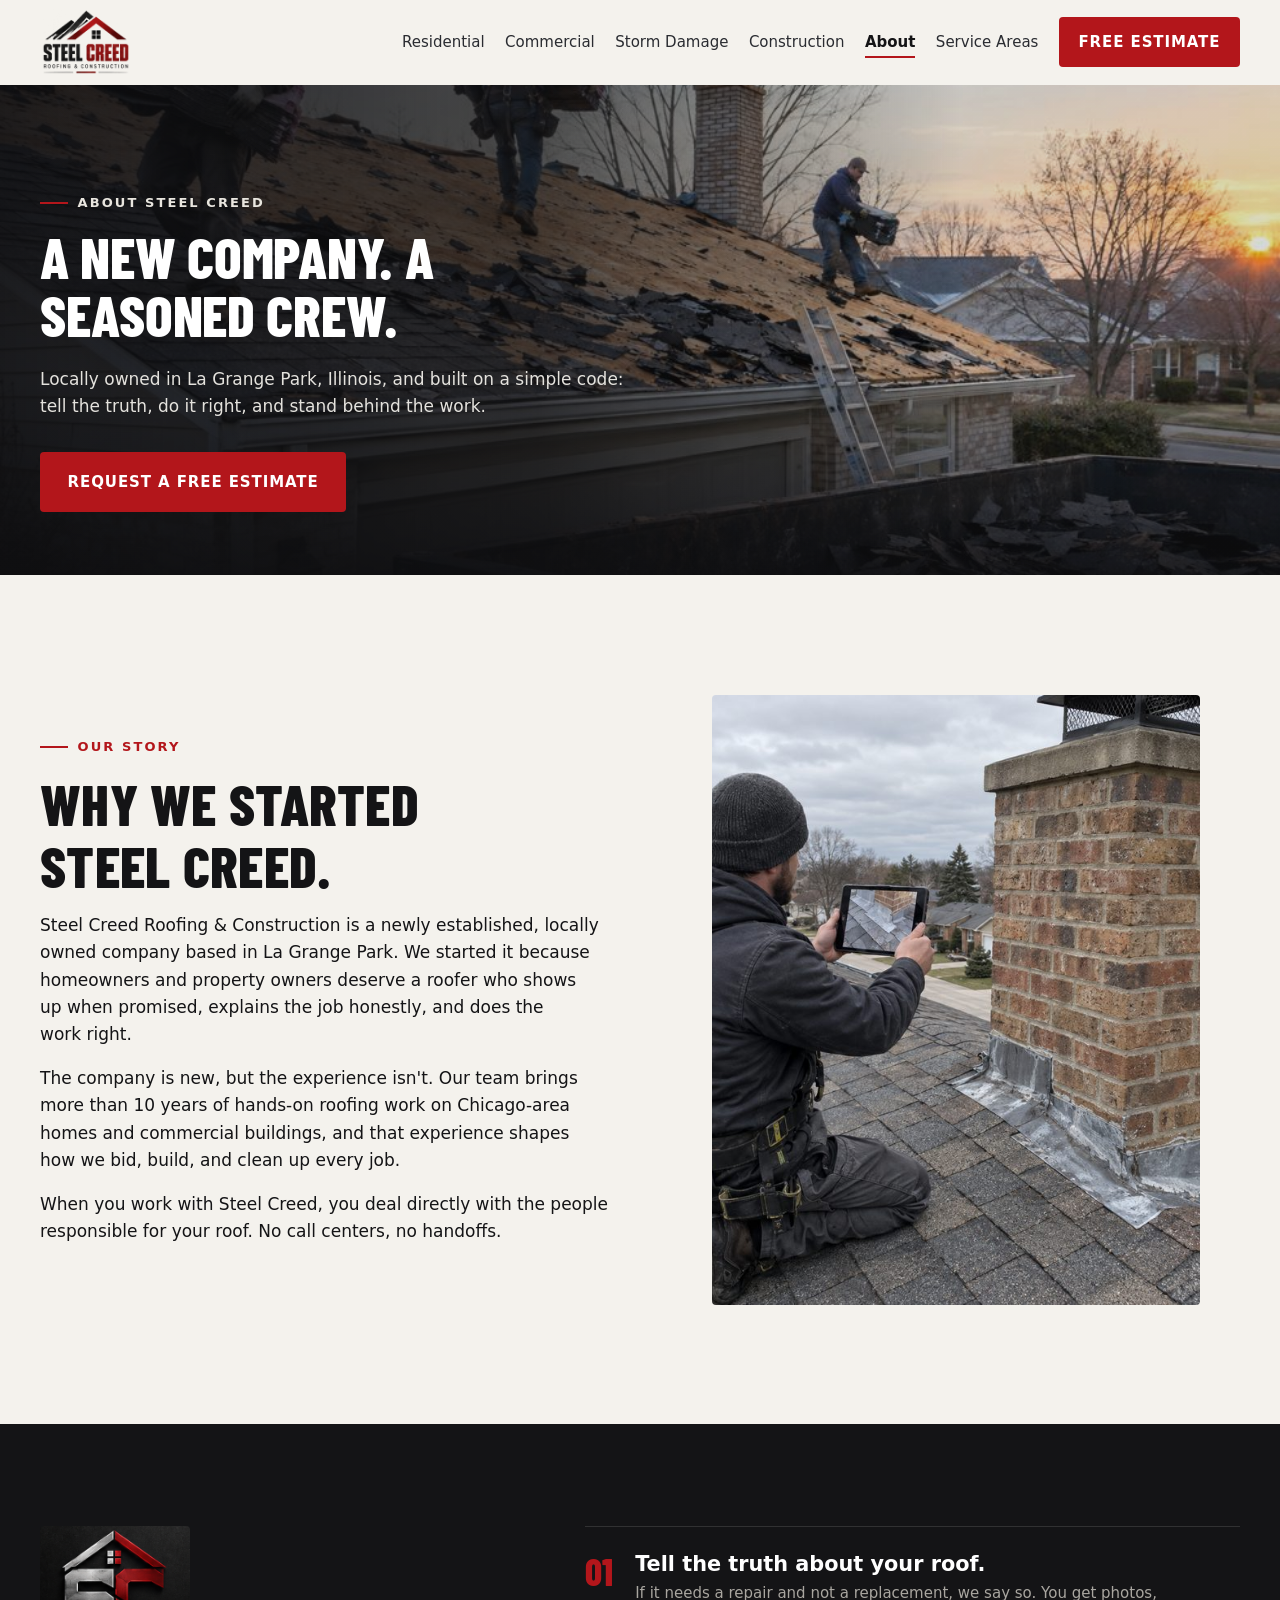
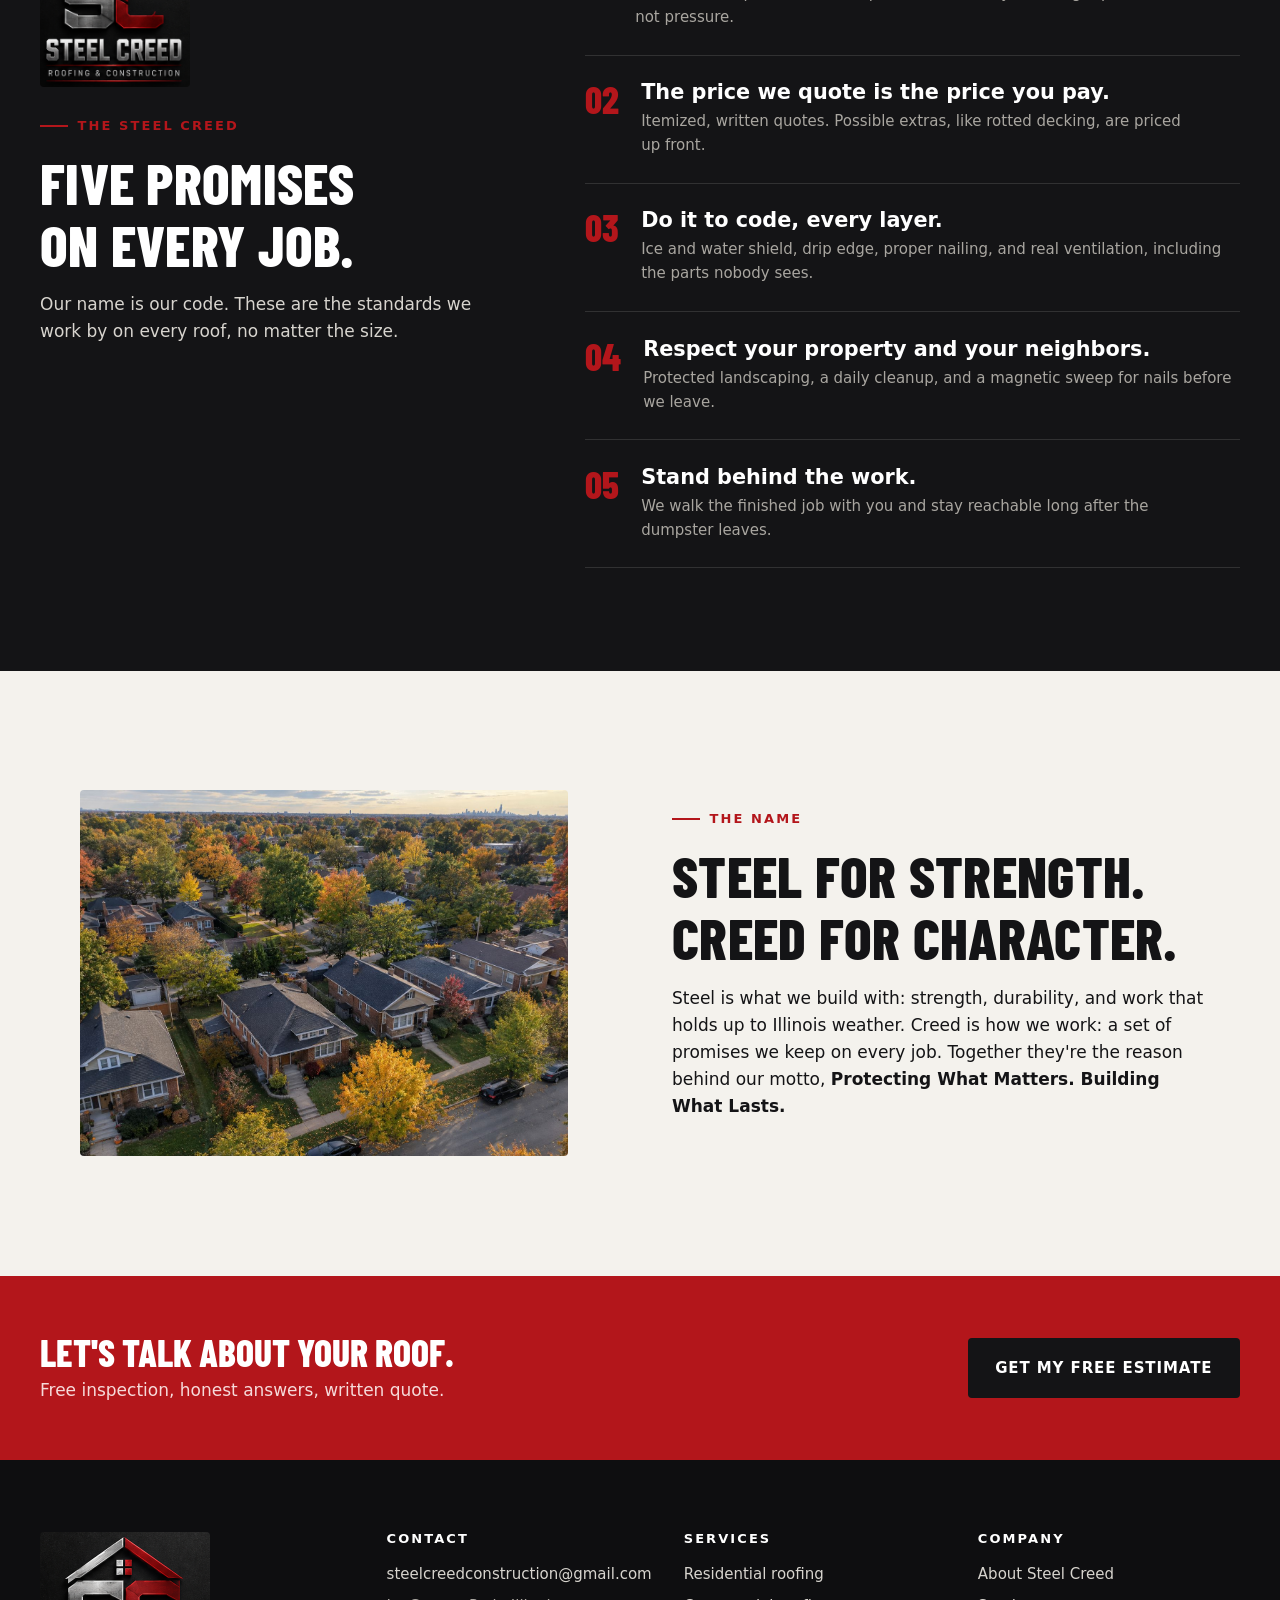
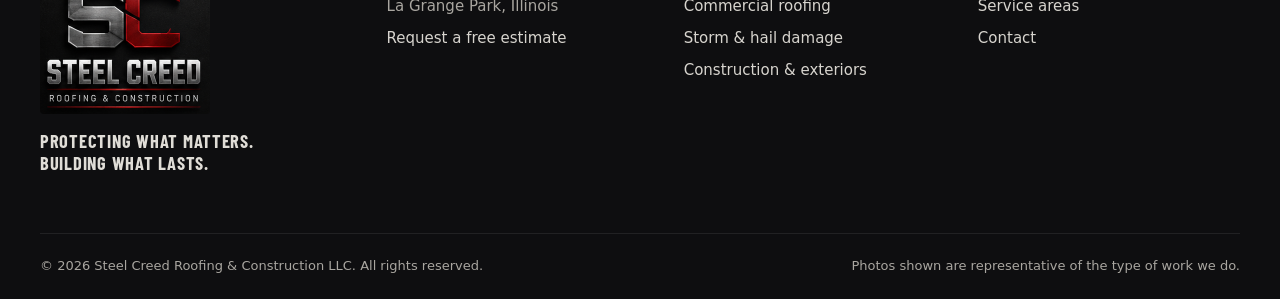
==== about.html @ a3588612 "Steel Creed multi-page site" ====
<!doctype html>
<html lang="en">
<head>
<meta charset="utf-8">
<meta name="viewport" content="width=device-width, initial-scale=1">
<title>About Steel Creed Roofing & Construction | La Grange Park, IL</title>
<meta name="description" content="Steel Creed Roofing & Construction is a newly established, locally owned Illinois roofing company in La Grange Park with a team bringing 10+ years of roofing experience.">
<meta property="og:title" content="About Steel Creed Roofing & Construction | La Grange Park, IL">
<meta property="og:description" content="Steel Creed Roofing & Construction is a newly established, locally owned Illinois roofing company in La Grange Park with a team bringing 10+ years of roofing experience.">
<meta property="og:image" content="assets/crew.jpg">
<meta name="theme-color" content="#141416">
<link rel="icon" href="assets/favicon.png">
<link rel="preconnect" href="https://fonts.googleapis.com">
<link rel="preconnect" href="https://fonts.gstatic.com" crossorigin>
<link href="https://fonts.googleapis.com/css2?family=Barlow+Condensed:wght@600;700;800&display=swap" rel="stylesheet">
<link href="https://api.fontshare.com/v2/css?f[]=satoshi@400,500,700&display=swap" rel="stylesheet">
<link rel="stylesheet" href="styles.css">
<script type="application/ld+json">
{"@context":"https://schema.org","@type":"RoofingContractor","name":"Steel Creed Roofing & Construction","slogan":"Protecting What Matters. Building What Lasts.","email":"steelcreedconstruction@gmail.com","address":{"@type":"PostalAddress","addressLocality":"La Grange Park","addressRegion":"IL","addressCountry":"US"},"areaServed":["La Grange Park", "La Grange", "Westchester", "Brookfield", "Riverside", "North Riverside", "Western Springs", "Hinsdale", "Countryside", "Burr Ridge", "Oak Park", "Berwyn", "Hillside", "Elmhurst", "Downers Grove", "Chicago"]}
</script>
</head>
<body class="no-js">
<a class="skip" href="#main">Skip to content</a>
<header class="header">
  <div class="container header__inner">
    <a href="index.html" class="brand" aria-label="Steel Creed Roofing & Construction home">
      <img src="assets/logo-wordmark.png" alt="Steel Creed Roofing & Construction" width="400" height="296">
    </a>
    <nav class="nav" aria-label="Main">
      <button class="nav__toggle" aria-expanded="false" aria-controls="nav-list" aria-label="Open menu"><span></span><span></span><span></span></button>
      <ul id="nav-list" class="nav__list">
        <li><a href="residential.html">Residential</a></li>
        <li><a href="commercial.html">Commercial</a></li>
        <li><a href="storm-damage.html">Storm Damage</a></li>
        <li><a href="construction.html">Construction</a></li>
        <li><a href="about.html" aria-current="page">About</a></li>
        <li><a href="service-areas.html">Service Areas</a></li>
        <li><a href="contact.html" class="btn btn--red btn--sm">Free Estimate</a></li>
      </ul>
    </nav>
  </div>
</header>
<main id="main">
  <section class="hero hero--page">
    <img class="hero__bg" src="assets/crew.jpg" alt="Roofing crew working on a residential roof" style="object-position:center">
    <div class="hero__shade" aria-hidden="true"></div>
    <div class="container hero__content">
      <p class="eyebrow eyebrow--light">About Steel Creed</p>
      <h1 class="hero__title">A new company. A seasoned crew.</h1>
      <p class="hero__lede">Locally owned in La Grange Park, Illinois, and built on a simple code: tell the truth, do it right, and stand behind the work.</p>
      <div class="hero__actions"><a href="contact.html" class="btn btn--red">Request a Free Estimate</a></div>
    </div>
  </section>

  <section class="section" aria-labelledby="story">
    <div class="container split">
      <div>
        <p class="eyebrow">Our story</p>
        <h2 id="story" class="h2">Why we started Steel Creed.</h2>
        <p>Steel Creed Roofing & Construction is a newly established, locally owned company based in La Grange Park. We started it because homeowners and property owners deserve a roofer who shows up when promised, explains the job honestly, and does the work right.</p>
        <p>The company is new, but the experience isn't. Our team brings more than 10 years of hands-on roofing work on Chicago-area homes and commercial buildings, and that experience shapes how we bid, build, and clean up every job.</p>
        <p>When you work with Steel Creed, you deal directly with the people responsible for your roof. No call centers, no handoffs.</p>
      </div>
      <figure class="figure figure--tall reveal"><img src="assets/inspection.jpg" alt="Roofer inspecting chimney flashing" loading="lazy" width="1000" height="750"></figure>
    </div>
  </section>
  <section class="section section--dark" aria-labelledby="creed-title">
    <div class="container creed">
      <div class="creed__intro">
        <img src="assets/logo-badge.png" alt="" class="creed__badge" width="340" height="364" loading="lazy">
        <p class="eyebrow">The Steel Creed</p>
        <h2 id="creed-title" class="h2">Five promises on every job.</h2>
        <p>Our name is our code. These are the standards we work by on every roof, no matter the size.</p>
      </div>
      <ol class="creed__list">
        <li class="reveal"><span class="creed__num">01</span><div><h3>Tell the truth about your roof.</h3><p>If it needs a repair and not a replacement, we say so. You get photos, not pressure.</p></div></li>
        <li class="reveal"><span class="creed__num">02</span><div><h3>The price we quote is the price you pay.</h3><p>Itemized, written quotes. Possible extras, like rotted decking, are priced up front.</p></div></li>
        <li class="reveal"><span class="creed__num">03</span><div><h3>Do it to code, every layer.</h3><p>Ice and water shield, drip edge, proper nailing, and real ventilation, including the parts nobody sees.</p></div></li>
        <li class="reveal"><span class="creed__num">04</span><div><h3>Respect your property and your neighbors.</h3><p>Protected landscaping, a daily cleanup, and a magnetic sweep for nails before we leave.</p></div></li>
        <li class="reveal"><span class="creed__num">05</span><div><h3>Stand behind the work.</h3><p>We walk the finished job with you and stay reachable long after the dumpster leaves.</p></div></li>
      </ol>
    </div>
  </section>

  <section class="section" aria-labelledby="name">
    <div class="container split">
      <figure class="figure reveal"><img src="assets/neighborhood.jpg" alt="Aerial view of a tree-lined western suburbs neighborhood" loading="lazy" width="1920" height="1080"></figure>
      <div>
        <p class="eyebrow">The name</p>
        <h2 id="name" class="h2">Steel for strength. Creed for character.</h2>
        <p>Steel is what we build with: strength, durability, and work that holds up to Illinois weather. Creed is how we work: a set of promises we keep on every job. Together they're the reason behind our motto, <strong>Protecting What Matters. Building What Lasts.</strong></p>
      </div>
    </div>
  </section>
  <section class="ctaband">
    <div class="container ctaband__inner">
      <div><h2>Let's talk about your roof.</h2><p>Free inspection, honest answers, written quote.</p></div>
      <a href="contact.html" class="btn btn--dark">Get My Free Estimate</a>
    </div>
  </section>
</main>
<footer class="footer">
  <div class="container footer__inner">
    <div class="footer__brand">
      <img src="assets/logo-badge.png" alt="Steel Creed Roofing & Construction" width="340" height="364" loading="lazy">
      <p>Protecting what matters.<br>Building what lasts.</p>
    </div>
    <div>
      <h3>Contact</h3>
      <ul>
        <li><a href="mailto:steelcreedconstruction@gmail.com">steelcreedconstruction@gmail.com</a></li>
        <li>La Grange Park, Illinois</li>
        <li><a href="contact.html">Request a free estimate</a></li>
      </ul>
    </div>
    <div>
      <h3>Services</h3>
      <ul>
        <li><a href="residential.html">Residential roofing</a></li>
        <li><a href="commercial.html">Commercial roofing</a></li>
        <li><a href="storm-damage.html">Storm & hail damage</a></li>
        <li><a href="construction.html">Construction & exteriors</a></li>
      </ul>
    </div>
    <div>
      <h3>Company</h3>
      <ul>
        <li><a href="about.html">About Steel Creed</a></li>
        <li><a href="service-areas.html">Service areas</a></li>
        <li><a href="contact.html">Contact</a></li>
      </ul>
    </div>
  </div>
  <div class="container footer__legal">
    <p>&copy; 2026 Steel Creed Roofing & Construction LLC. All rights reserved.</p>
    <p>Photos shown are representative of the type of work we do.</p>
  </div>
</footer>
<div class="mobilebar" aria-label="Quick contact">
  <a href="mailto:steelcreedconstruction@gmail.com" class="mobilebar__email">Email Us</a>
  <a href="contact.html" class="mobilebar__cta">Free Estimate</a>
</div>
<script src="app.js" defer></script>
</body>
</html>
---- styles.css ----
:root{
  --ink:#141416; --char:#1c1d20; --steel:#2a2c31; --steel-2:#3a3d44; --mid:#6b6f78;
  --line:#d9d6cf; --paper:#f4f2ed; --white:#ffffff; --metal:#a9adb5;
  --red:#b3161b; --red-d:#8f1014;
  --font-display:'Barlow Condensed','Arial Narrow',sans-serif;
  --font-body:'Satoshi','Inter',system-ui,sans-serif;
  --text-xs:clamp(.75rem,.72rem + .15vw,.8125rem);
  --text-sm:clamp(.875rem,.85rem + .15vw,.9375rem);
  --text-base:clamp(1rem,.97rem + .15vw,1.0625rem);
  --text-lg:clamp(1.125rem,1.05rem + .35vw,1.3rem);
  --text-xl:clamp(1.6rem,1.3rem + 1.3vw,2.4rem);
  --text-2xl:clamp(2.2rem,1.6rem + 2.6vw,3.6rem);
  --text-hero:clamp(2.9rem,1.8rem + 5vw,6rem);
  --pad:clamp(3.5rem,8vw,7rem);
  --radius:4px;
  --ease:cubic-bezier(.16,1,.3,1);
}
*,*::before,*::after{box-sizing:border-box}
html{scroll-behavior:smooth;-webkit-text-size-adjust:100%}
@media (prefers-reduced-motion:reduce){html{scroll-behavior:auto}*{transition:none!important;animation:none!important}}
body{margin:0;font-family:var(--font-body);font-size:var(--text-base);line-height:1.6;color:var(--ink);background:var(--paper);-webkit-font-smoothing:antialiased}
img{max-width:100%;display:block;height:auto}
a{color:inherit}
h1,h2,h3{margin:0;line-height:1.08;text-wrap:balance}
p{margin:0 0 1em;text-wrap:pretty}
ul,ol{margin:0;padding:0;list-style:none}
.container{width:min(1200px,100% - 2.5rem);margin-inline:auto}
.skip{position:absolute;left:-999px;top:0;background:var(--red);color:#fff;padding:.6rem 1rem;z-index:100}
.skip:focus{left:1rem}
:focus-visible{outline:3px solid var(--red);outline-offset:3px}

/* Type */
.eyebrow{font-family:var(--font-body);font-size:var(--text-xs);font-weight:700;letter-spacing:.16em;text-transform:uppercase;color:var(--red);margin-bottom:.9rem;display:flex;align-items:center;gap:.6rem}
.eyebrow::before{content:"";width:28px;height:2px;background:currentColor}
.eyebrow--light{color:#e9e6df}
.eyebrow--light::before{background:var(--red)}
.h2{font-family:var(--font-display);font-weight:800;font-size:var(--text-2xl);text-transform:uppercase;letter-spacing:.005em;margin-bottom:1rem}
.h2--light{color:#fff}
h3{font-size:var(--text-lg);font-weight:700}

/* Buttons */
.btn{display:inline-flex;align-items:center;justify-content:center;gap:.5rem;font-family:var(--font-body);font-weight:700;font-size:var(--text-sm);letter-spacing:.06em;text-transform:uppercase;text-decoration:none;padding:1rem 1.6rem;border-radius:var(--radius);border:2px solid transparent;cursor:pointer;transition:background .25s var(--ease),color .25s var(--ease),border-color .25s var(--ease),transform .25s var(--ease)}
.btn:hover{transform:translateY(-1px)}
.btn--red{background:var(--red);color:#fff}
.btn--red:hover{background:var(--red-d)}
.btn--ghost{border-color:rgba(255,255,255,.7);color:#fff}
.btn--ghost:hover{background:#fff;color:var(--ink)}
.btn--dark{background:var(--ink);color:#fff}
.btn--dark:hover{background:var(--steel)}
.btn--outline{border-color:var(--ink);color:var(--ink)}
.btn--outline:hover{background:var(--ink);color:#fff}
.btn--sm{padding:.7rem 1.1rem}
.btn--block{width:100%}

/* Header */
.header{position:sticky;top:0;z-index:50;background:rgba(244,242,237,.94);backdrop-filter:blur(10px);border-bottom:1px solid transparent;transition:box-shadow .3s var(--ease),border-color .3s}
.header.is-scrolled{border-color:var(--line);box-shadow:0 6px 24px rgba(0,0,0,.06)}
.header__inner{display:flex;align-items:center;justify-content:space-between;height:84px;gap:1rem}
.brand img{height:68px;width:auto}
.nav__list{display:flex;align-items:center;gap:clamp(.8rem,1.6vw,1.6rem)}
.nav__list a:not(.btn){font-size:var(--text-sm);font-weight:500;text-decoration:none;color:var(--steel);position:relative;padding:.4rem 0}
.nav__list a:not(.btn)::after{content:"";position:absolute;left:0;right:0;bottom:0;height:2px;background:var(--red);transform:scaleX(0);transform-origin:left;transition:transform .3s var(--ease)}
.nav__list a:not(.btn):hover::after,.nav__list a[aria-current="page"]::after{transform:scaleX(1)}
.nav__list a[aria-current="page"]{color:var(--ink);font-weight:700}
.nav__toggle{display:none;background:none;border:0;width:44px;height:44px;cursor:pointer;padding:10px}
.nav__toggle span{display:block;height:2px;background:var(--ink);margin:6px 0;transition:transform .3s var(--ease),opacity .2s}
@media (max-width:1060px){
  .nav__toggle{display:block}
  .nav__list{position:fixed;inset:84px 0 auto 0;flex-direction:column;align-items:stretch;gap:0;background:var(--paper);border-bottom:1px solid var(--line);padding:.5rem 1.25rem 1.25rem;transform:translateY(-8px);opacity:0;visibility:hidden;transition:opacity .25s,transform .25s var(--ease),visibility .25s;max-height:calc(100vh - 84px);overflow:auto}
  .nav.is-open .nav__list{opacity:1;visibility:visible;transform:none}
  .nav__list li{border-bottom:1px solid var(--line)}
  .nav__list li:last-child{border:0;padding-top:1rem}
  .nav__list a:not(.btn){display:block;padding:1rem 0;font-size:var(--text-base)}
  .nav__list a:not(.btn)::after{display:none}
  .nav__list .btn{width:100%}
  .nav.is-open .nav__toggle span:nth-child(1){transform:translateY(8px) rotate(45deg)}
  .nav.is-open .nav__toggle span:nth-child(2){opacity:0}
  .nav.is-open .nav__toggle span:nth-child(3){transform:translateY(-8px) rotate(-45deg)}
}
@media (max-width:520px){.header__inner{height:72px}.brand img{height:56px}.nav__list{inset:72px 0 auto 0}}

/* Hero */
.hero{position:relative;color:#fff;min-height:min(88vh,860px);display:flex;flex-direction:column;justify-content:flex-end;overflow:hidden;background:var(--ink)}
.hero__bg{position:absolute;inset:0;width:100%;height:100%;object-fit:cover;object-position:62% 40%}
.hero__shade{position:absolute;inset:0;background:linear-gradient(90deg,rgba(14,14,16,.92) 0%,rgba(14,14,16,.72) 42%,rgba(14,14,16,.15) 75%),linear-gradient(0deg,rgba(14,14,16,.85) 0%,transparent 40%)}
.hero__content{position:relative;padding-block:clamp(6rem,14vh,9rem) clamp(2.5rem,6vh,4rem)}
.hero__title{font-family:var(--font-display);font-weight:800;font-size:var(--text-hero);text-transform:uppercase;line-height:.92;letter-spacing:-.005em;max-width:12ch;margin-bottom:1.4rem}
.hero__title span{color:var(--metal);display:block}
.hero__title em{font-style:normal;color:#fff}
.hero__lede{font-size:var(--text-lg);max-width:46ch;color:#e4e2dd;margin-bottom:2rem}
.hero__actions{display:flex;flex-wrap:wrap;gap:.8rem}
.hero--page{min-height:auto}
.hero--page .hero__content{padding-block:clamp(5rem,12vh,8rem) clamp(3rem,7vh,4.5rem)}
.hero--page .hero__title{font-size:var(--text-2xl);max-width:18ch;line-height:1}
.hero--page .hero__lede{font-size:var(--text-base);max-width:56ch}
.trustbar{position:relative;background:rgba(20,20,22,.88);border-top:1px solid rgba(255,255,255,.1);backdrop-filter:blur(6px)}
.trustbar__inner{display:grid;grid-template-columns:repeat(4,1fr);gap:1rem;padding-block:1.3rem}
.trust{display:flex;align-items:center;gap:.75rem;font-size:var(--text-sm);color:#cfccc6;line-height:1.35}
.trust strong{color:#fff;display:block}
.trust svg{flex:none;width:30px;height:30px;fill:none;stroke:var(--red);stroke-width:1.8;stroke-linecap:round;stroke-linejoin:round}
@media (max-width:900px){.trustbar__inner{grid-template-columns:repeat(2,1fr)}}
@media (max-width:480px){.trustbar__inner{grid-template-columns:1fr;gap:.8rem}}

/* Sections */
.section{padding-block:var(--pad)}
.section--dark{background:var(--ink);color:#d7d4ce}
.section--dark .h2{color:#fff}
.section--steel{background:#e9e6df}
.section--white{background:#fff}
.section__head{max-width:720px;margin-bottom:clamp(2rem,4vw,3.5rem)}
.section__lede{color:var(--mid);font-size:var(--text-base);max-width:60ch}
.section--dark .section__lede{color:#a9a6a0}
.split{display:grid;grid-template-columns:1fr 1fr;gap:clamp(2rem,5vw,5rem);align-items:center}
.split--top{align-items:start}
@media (max-width:860px){.split{grid-template-columns:1fr}}

/* Service cards */
.services{display:grid;grid-template-columns:repeat(6,1fr);gap:1.25rem}
.card{grid-column:span 2;background:#fff;border:1px solid var(--line);border-radius:var(--radius);overflow:hidden;display:flex;flex-direction:column;text-decoration:none;color:inherit;transition:transform .35s var(--ease),box-shadow .35s var(--ease)}
.card--feature{grid-column:span 3}
a.card:hover{transform:translateY(-4px);box-shadow:0 18px 40px rgba(0,0,0,.1)}
.card img{aspect-ratio:4/3;object-fit:cover;width:100%}
.card--feature img{aspect-ratio:16/9}
.card__body{padding:1.4rem 1.5rem 1.6rem;display:flex;flex-direction:column;flex:1}
.card__body h3{font-family:var(--font-display);font-size:var(--text-xl);text-transform:uppercase;font-weight:700;margin-bottom:.5rem}
.card__body p{color:var(--mid);font-size:var(--text-sm);margin-bottom:1rem}
.card__more{margin-top:auto;font-size:var(--text-xs);font-weight:700;letter-spacing:.12em;text-transform:uppercase;color:var(--red)}
@media (max-width:960px){.card,.card--feature{grid-column:span 3}}
@media (max-width:600px){.services{grid-template-columns:1fr}.card,.card--feature{grid-column:auto}}

/* Creed */
.creed{display:grid;grid-template-columns:5fr 7fr;gap:clamp(2rem,6vw,6rem);align-items:start}
.creed__intro{position:sticky;top:120px}
.creed__badge{width:150px;margin-bottom:1.8rem;border-radius:var(--radius)}
.creed__list li{display:grid;grid-template-columns:auto 1fr;gap:1.4rem;padding-block:1.6rem;border-top:1px solid rgba(255,255,255,.12)}
.creed__list li:last-child{border-bottom:1px solid rgba(255,255,255,.12)}
.creed__num{font-family:var(--font-display);font-weight:800;font-size:var(--text-xl);color:var(--red);line-height:1}
.creed__list h3{color:#fff;margin-bottom:.35rem}
.creed__list p{margin:0;color:#a9a6a0;font-size:var(--text-sm)}
@media (max-width:860px){.creed{grid-template-columns:1fr}.creed__intro{position:static}}

/* Banner (storm/full-bleed) */
.banner{position:relative;color:#fff;overflow:hidden;background:var(--ink)}
.banner__bg{position:absolute;inset:0;width:100%;height:100%;object-fit:cover}
.banner__shade{position:absolute;inset:0;background:linear-gradient(90deg,rgba(14,14,16,.95),rgba(14,14,16,.78) 55%,rgba(14,14,16,.6))}
.banner__inner{position:relative;padding-block:var(--pad);display:grid;grid-template-columns:1fr 1fr;gap:clamp(2rem,5vw,5rem);align-items:center}
.banner__copy p{color:#d7d4ce;max-width:48ch;margin-bottom:1.8rem}
.steps{counter-reset:s;display:grid;gap:1px;background:rgba(255,255,255,.12);border:1px solid rgba(255,255,255,.12);border-radius:var(--radius);overflow:hidden}
.steps li{counter-increment:s;background:rgba(20,20,22,.82);padding:1.2rem 1.4rem 1.2rem 4rem;position:relative}
.steps li::before{content:counter(s,decimal-leading-zero);position:absolute;left:1.3rem;top:1.15rem;font-family:var(--font-display);font-weight:800;font-size:1.4rem;color:var(--red)}
.steps strong{display:block;color:#fff;margin-bottom:.2rem}
.steps span{color:#bdbab4;font-size:var(--text-sm)}
@media (max-width:860px){.banner__inner{grid-template-columns:1fr}}

/* Process */
.process{display:grid;grid-template-columns:repeat(4,1fr);gap:1.25rem;counter-reset:p}
.process li{background:#fff;border:1px solid var(--line);border-top:4px solid var(--ink);border-radius:var(--radius);padding:1.6rem}
.process li:hover{border-top-color:var(--red)}
.process__n{font-family:var(--font-display);font-weight:800;font-size:3rem;line-height:1;color:var(--red);display:block;margin-bottom:.8rem}
.process h3{margin-bottom:.4rem}
.process p{color:var(--mid);font-size:var(--text-sm);margin:0}
@media (max-width:960px){.process{grid-template-columns:repeat(2,1fr)}}
@media (max-width:520px){.process{grid-template-columns:1fr}}

/* Media figure */
.figure img{border-radius:var(--radius);aspect-ratio:4/3;object-fit:cover;width:100%}
.figure--tall img{aspect-ratio:4/5}

/* Lists */
.checklist li{position:relative;padding-left:1.9rem;margin-bottom:.7rem}
.checklist li::before{content:"";position:absolute;left:0;top:.45em;width:14px;height:8px;border-left:3px solid var(--red);border-bottom:3px solid var(--red);transform:rotate(-45deg)}
.section--dark .checklist li{color:#e0ddd7}

.featlist{display:grid;grid-template-columns:repeat(2,1fr);gap:1.25rem}
.featlist li{background:#fff;border:1px solid var(--line);border-left:4px solid var(--red);border-radius:var(--radius);padding:1.4rem 1.5rem}
.featlist h3{margin-bottom:.35rem}
.featlist p{margin:0;color:var(--mid);font-size:var(--text-sm)}
.section--steel .featlist li{background:#f7f5f1}
@media (max-width:700px){.featlist{grid-template-columns:1fr}}

/* Towns */
.towns{display:flex;flex-wrap:wrap;gap:.6rem}
.towns li{background:#fff;border:1px solid var(--line);border-radius:999px;padding:.55rem 1.1rem;font-size:var(--text-sm);font-weight:500}
.towns li:first-child{background:var(--ink);color:#fff;border-color:var(--ink)}

/* FAQ */
.faq__list{max-width:860px}
details{border-top:1px solid #cfcbc2}
details:last-child{border-bottom:1px solid #cfcbc2}
summary{list-style:none;cursor:pointer;padding:1.3rem 3rem 1.3rem 0;font-weight:700;font-size:var(--text-lg);position:relative}
summary::-webkit-details-marker{display:none}
summary::after{content:"";position:absolute;right:.4rem;top:50%;width:12px;height:12px;border-right:2.5px solid var(--red);border-bottom:2.5px solid var(--red);transform:translateY(-70%) rotate(45deg);transition:transform .3s var(--ease)}
details[open] summary::after{transform:translateY(-30%) rotate(-135deg)}
details p{color:#4a4d54;padding-bottom:1.3rem;max-width:70ch;margin:0}

/* CTA band */
.ctaband{background:var(--red);color:#fff}
.ctaband__inner{display:flex;align-items:center;justify-content:space-between;gap:2rem;padding-block:clamp(2.5rem,5vw,3.5rem);flex-wrap:wrap}
.ctaband h2{font-family:var(--font-display);font-weight:800;text-transform:uppercase;font-size:var(--text-xl)}
.ctaband p{margin:.3rem 0 0;color:#f6dada}
.ctaband .btn--dark:hover{background:#000}

/* Estimate */
.estimate{display:grid;grid-template-columns:5fr 7fr;gap:clamp(2rem,5vw,5rem);align-items:start}
.estimate__points{margin:1.5rem 0}
.estimate__email{font-size:var(--text-sm);color:#a9a6a0}
.estimate__email a{color:#fff}
.form{background:#fff;color:var(--ink);border-radius:var(--radius);padding:clamp(1.4rem,3vw,2.4rem);display:grid;gap:1.1rem;box-shadow:0 30px 60px rgba(0,0,0,.25)}
.form__row{display:grid;grid-template-columns:1fr 1fr;gap:1.1rem}
.form label{display:grid;gap:.4rem;font-size:var(--text-sm);font-weight:700}
.form input,.form select,.form textarea{font:inherit;font-weight:400;font-size:var(--text-base);padding:.8rem .9rem;border:1.5px solid #cfcbc2;border-radius:var(--radius);background:#fbfaf8;color:var(--ink);width:100%}
.form input:focus,.form select:focus,.form textarea:focus{outline:none;border-color:var(--ink);background:#fff}
.form [aria-invalid="true"]{border-color:var(--red)}
.form__error{color:var(--red);font-size:var(--text-sm);margin:0;font-weight:500}
.form__success{background:#f1f6f0;border-left:4px solid #2f7a3a;padding:1rem 1.2rem;border-radius:var(--radius)}
.form__success h3{margin-bottom:.3rem}
.form__success p{margin:0;font-size:var(--text-sm)}
.form__note{font-size:var(--text-xs);color:var(--mid);margin:0}
@media (max-width:860px){.estimate{grid-template-columns:1fr}}
@media (max-width:560px){.form__row{grid-template-columns:1fr}}

/* Footer */
.footer{background:#0e0e10;color:#a9a6a0;padding-top:clamp(3rem,6vw,4.5rem);font-size:var(--text-sm)}
.footer__inner{display:grid;grid-template-columns:1.2fr 1fr 1fr 1fr;gap:2rem;padding-bottom:2.5rem}
.footer__brand img{width:170px;border-radius:var(--radius)}
.footer__brand p{margin-top:1rem;font-family:var(--font-display);font-weight:700;text-transform:uppercase;letter-spacing:.04em;color:#e0ddd7;font-size:1.15rem;line-height:1.2}
.footer h3{color:#fff;font-size:var(--text-xs);letter-spacing:.16em;text-transform:uppercase;margin-bottom:1rem}
.footer li{margin-bottom:.5rem}
.footer a{text-decoration:none;color:#d7d4ce}
.footer a:hover{color:#fff;text-decoration:underline}
.footer__legal{border-top:1px solid rgba(255,255,255,.08);padding-block:1.4rem;display:flex;justify-content:space-between;gap:1rem;flex-wrap:wrap;font-size:var(--text-xs)}
.footer__legal p{margin:0}
@media (max-width:860px){.footer__inner{grid-template-columns:1fr 1fr}}
@media (max-width:520px){.footer__inner{grid-template-columns:1fr}}

/* Mobile sticky bar */
.mobilebar{display:none}
@media (max-width:760px){
  body{padding-bottom:64px}
  .mobilebar{display:grid;grid-template-columns:1fr 1.4fr;position:fixed;left:0;right:0;bottom:0;z-index:60;height:64px;box-shadow:0 -6px 20px rgba(0,0,0,.18)}
  .mobilebar a{display:flex;align-items:center;justify-content:center;font-weight:700;font-size:var(--text-sm);letter-spacing:.06em;text-transform:uppercase;text-decoration:none}
  .mobilebar__email{background:var(--ink);color:#fff}
  .mobilebar__cta{background:var(--red);color:#fff}
}

/* Reveal */
.reveal{opacity:0;transform:translateY(18px);transition:opacity .7s var(--ease),transform .7s var(--ease)}
.reveal.is-in{opacity:1;transform:none}
.no-js .reveal{opacity:1;transform:none}

.featlist--3{grid-template-columns:repeat(3,1fr)}
@media (max-width:960px){.featlist--3{grid-template-columns:repeat(2,1fr)}}
@media (max-width:560px){.featlist--3{grid-template-columns:1fr}}
.section--first{padding-top:clamp(3rem,7vw,5.5rem)}
.section--dark .checklist li{color:#e0ddd7}
.estimate .h2{color:#fff}
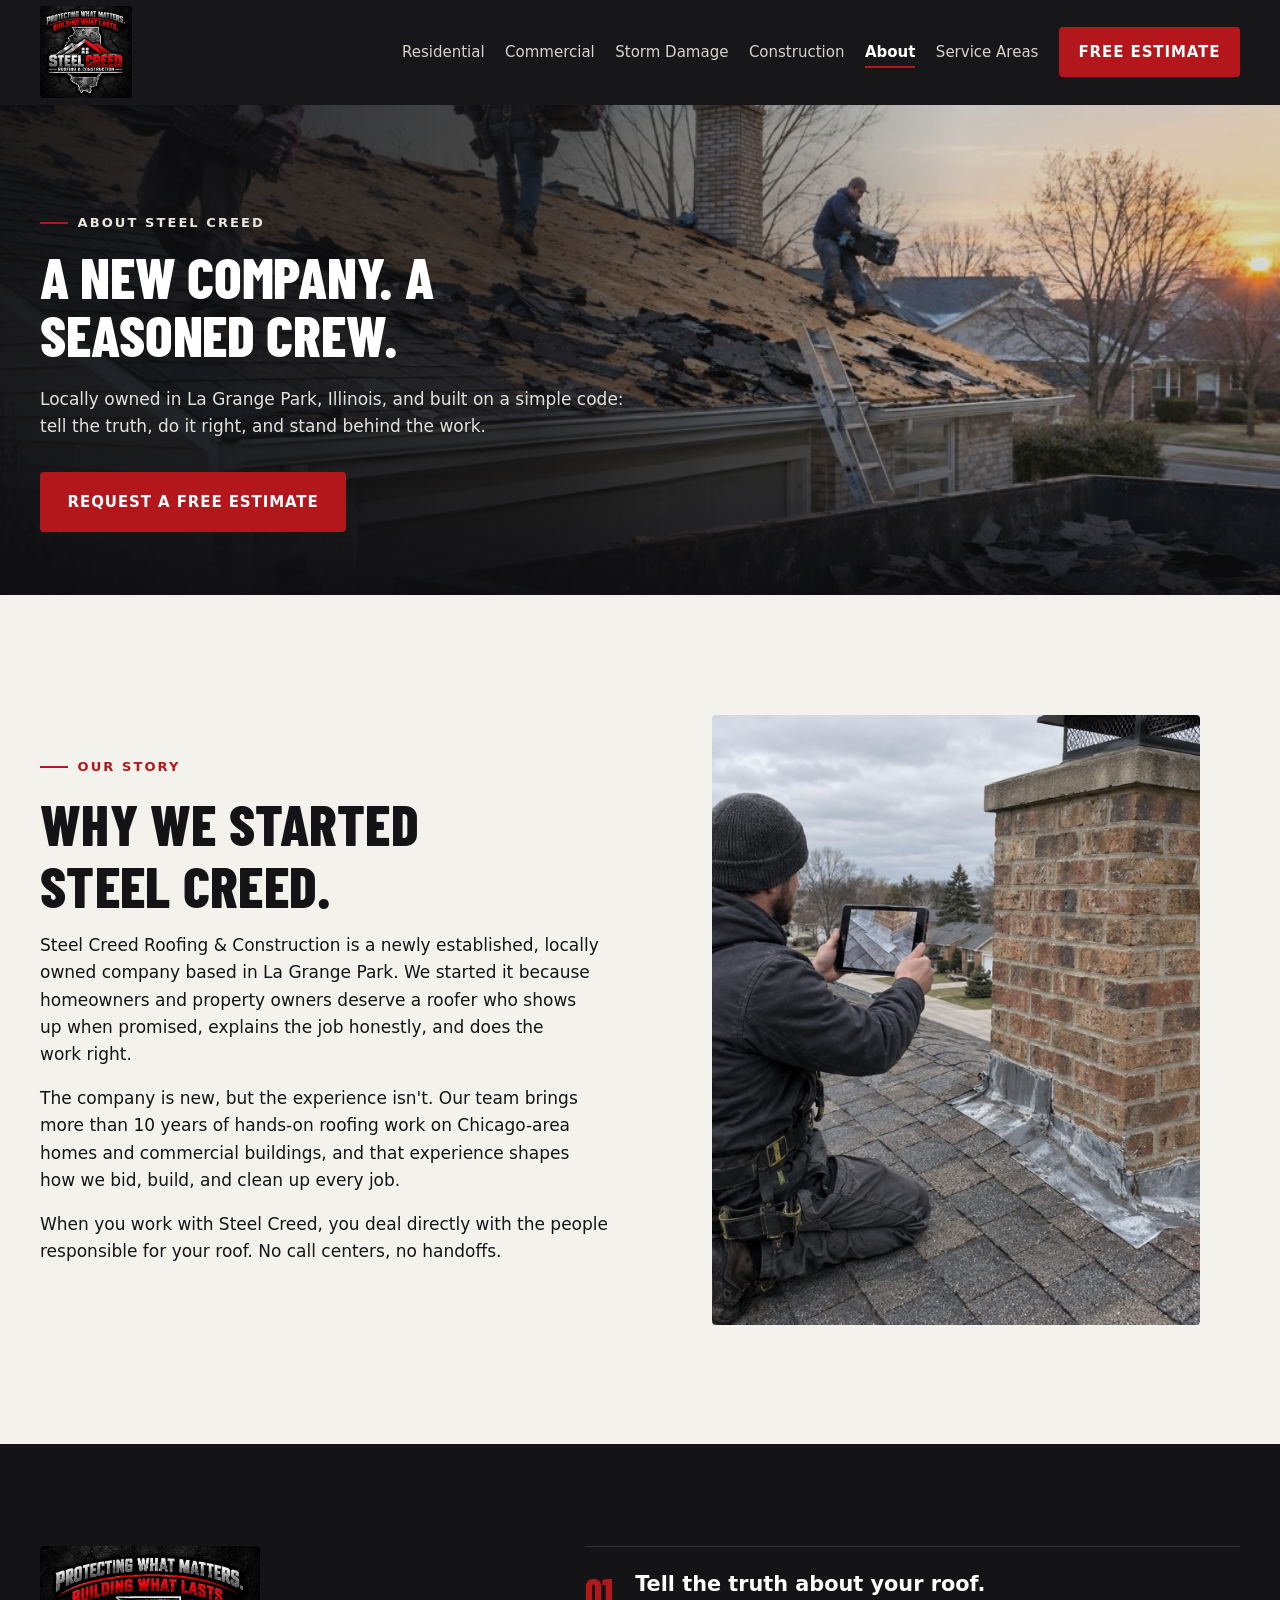
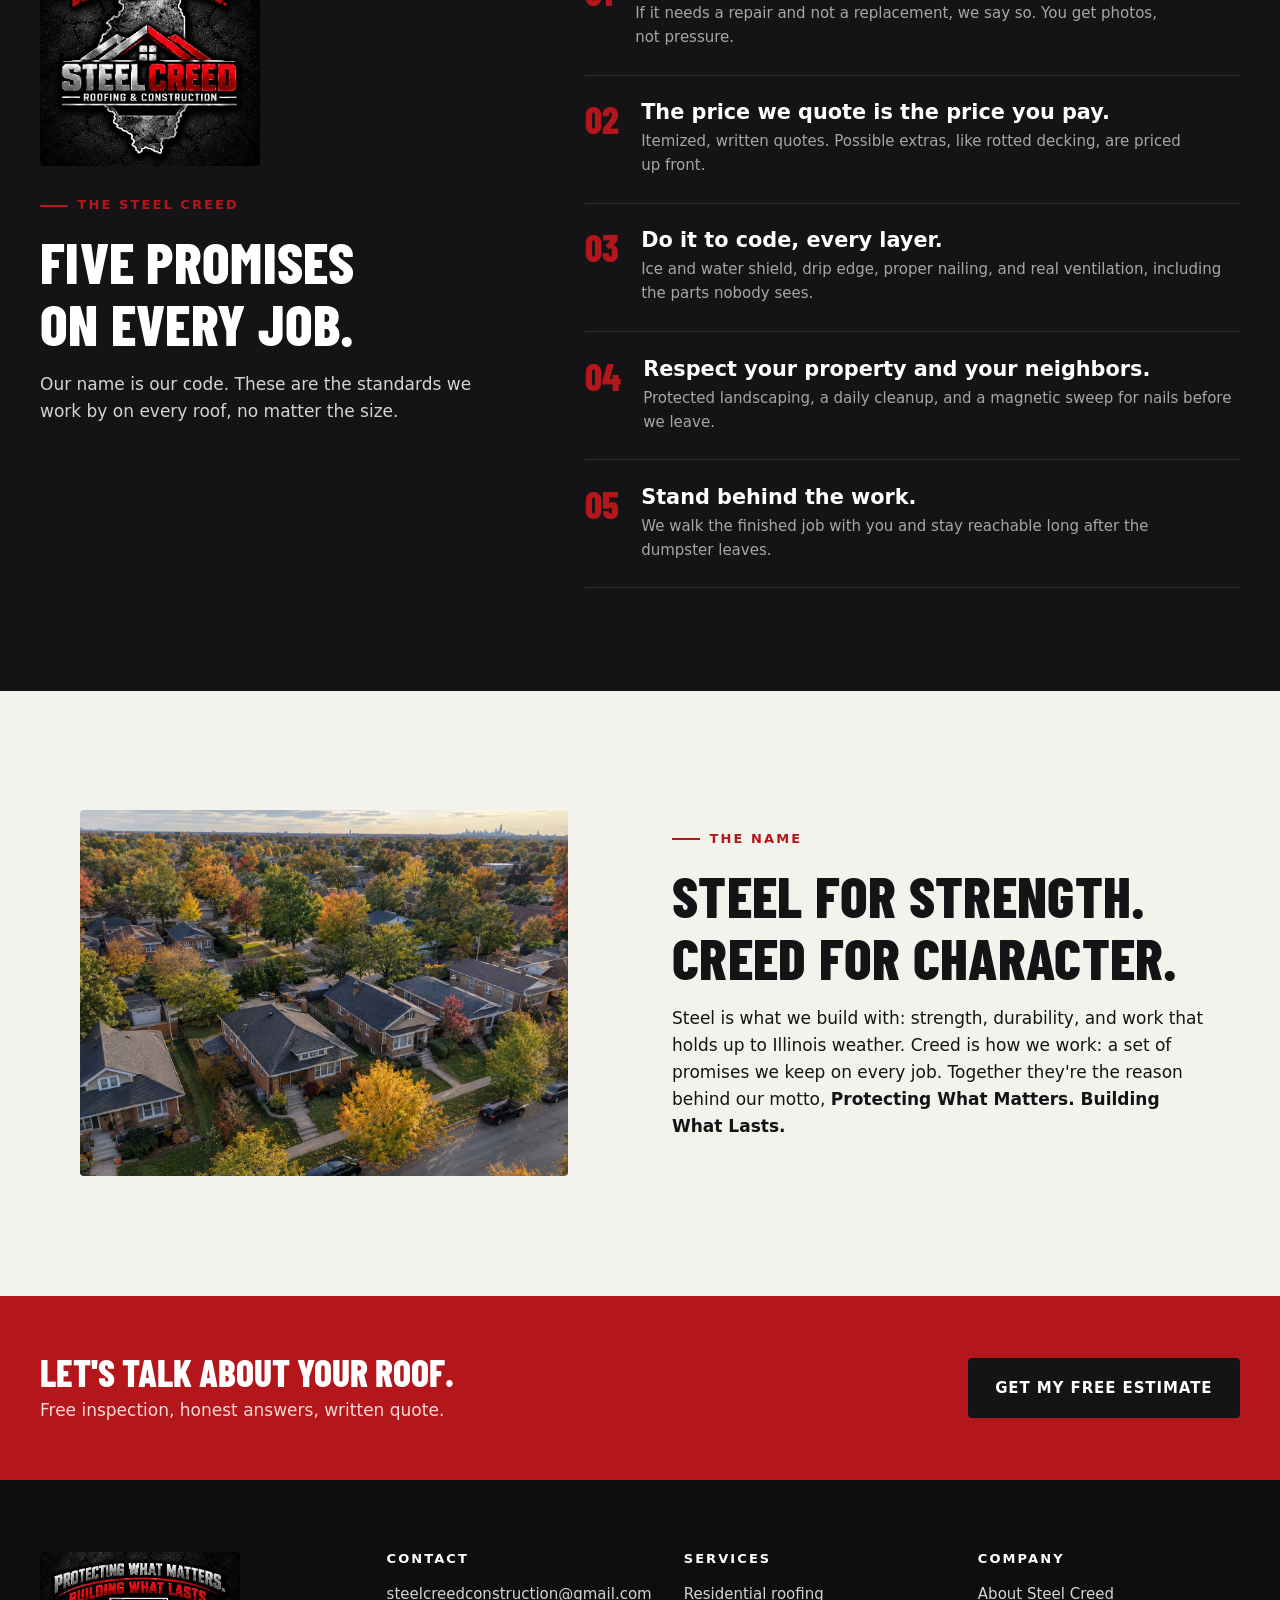
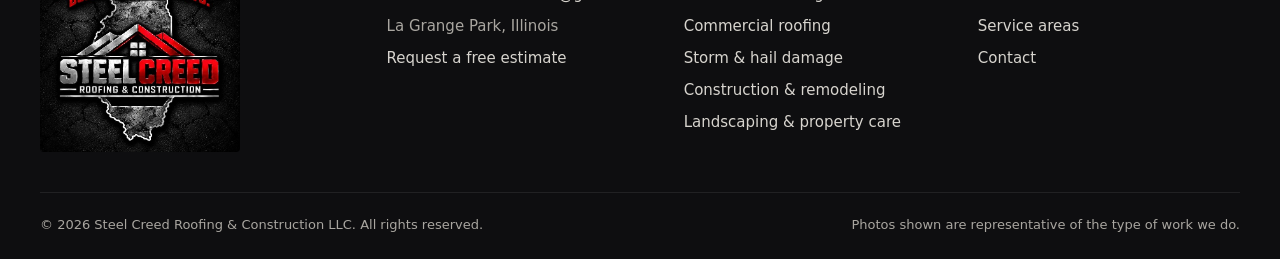
==== commit 5f0ac6ae: "Final logo + full service list" ====
--- a/about.html
+++ b/about.html
@@ -24,7 +24,7 @@
 <header class="header">
   <div class="container header__inner">
     <a href="index.html" class="brand" aria-label="Steel Creed Roofing & Construction home">
-      <img src="assets/logo-wordmark.png" alt="Steel Creed Roofing & Construction" width="400" height="296">
+      <img src="assets/steel-creed-logo-final.jpg" alt="Steel Creed Roofing & Construction logo" width="627" height="627">
     </a>
     <nav class="nav" aria-label="Main">
       <button class="nav__toggle" aria-expanded="false" aria-controls="nav-list" aria-label="Open menu"><span></span><span></span><span></span></button>
@@ -67,7 +67,7 @@
   <section class="section section--dark" aria-labelledby="creed-title">
     <div class="container creed">
       <div class="creed__intro">
-        <img src="assets/logo-badge.png" alt="" class="creed__badge" width="340" height="364" loading="lazy">
+        <img src="assets/steel-creed-logo-final.jpg" alt="" class="creed__badge" width="627" height="627" loading="lazy">
         <p class="eyebrow">The Steel Creed</p>
         <h2 id="creed-title" class="h2">Five promises on every job.</h2>
         <p>Our name is our code. These are the standards we work by on every roof, no matter the size.</p>
@@ -102,8 +102,7 @@
 <footer class="footer">
   <div class="container footer__inner">
     <div class="footer__brand">
-      <img src="assets/logo-badge.png" alt="Steel Creed Roofing & Construction" width="340" height="364" loading="lazy">
-      <p>Protecting what matters.<br>Building what lasts.</p>
+      <img src="assets/steel-creed-logo-final.jpg" alt="Steel Creed Roofing & Construction logo: Protecting What Matters. Building What Lasts." width="627" height="627" loading="lazy">
     </div>
     <div>
       <h3>Contact</h3>
@@ -119,7 +118,8 @@
         <li><a href="residential.html">Residential roofing</a></li>
         <li><a href="commercial.html">Commercial roofing</a></li>
         <li><a href="storm-damage.html">Storm & hail damage</a></li>
-        <li><a href="construction.html">Construction & exteriors</a></li>
+        <li><a href="construction.html">Construction & remodeling</a></li>
+        <li><a href="construction.html#property">Landscaping & property care</a></li>
       </ul>
     </div>
     <div>
--- a/styles.css
+++ b/styles.css
@@ -53,22 +53,22 @@
 .btn--block{width:100%}
 
 /* Header */
-.header{position:sticky;top:0;z-index:50;background:rgba(244,242,237,.94);backdrop-filter:blur(10px);border-bottom:1px solid transparent;transition:box-shadow .3s var(--ease),border-color .3s}
-.header.is-scrolled{border-color:var(--line);box-shadow:0 6px 24px rgba(0,0,0,.06)}
-.header__inner{display:flex;align-items:center;justify-content:space-between;height:84px;gap:1rem}
-.brand img{height:68px;width:auto}
+.header{position:sticky;top:0;z-index:50;background:rgba(14,14,16,.96);backdrop-filter:blur(10px);border-bottom:1px solid transparent;transition:box-shadow .3s var(--ease),border-color .3s}
+.header.is-scrolled{border-color:rgba(255,255,255,.08);box-shadow:0 6px 24px rgba(0,0,0,.35)}
+.header__inner{display:flex;align-items:center;justify-content:space-between;height:104px;gap:1rem}
+.brand img{height:92px;width:auto;border-radius:3px}
 .nav__list{display:flex;align-items:center;gap:clamp(.8rem,1.6vw,1.6rem)}
-.nav__list a:not(.btn){font-size:var(--text-sm);font-weight:500;text-decoration:none;color:var(--steel);position:relative;padding:.4rem 0}
+.nav__list a:not(.btn){font-size:var(--text-sm);font-weight:500;text-decoration:none;color:#d7d4ce;position:relative;padding:.4rem 0}
 .nav__list a:not(.btn)::after{content:"";position:absolute;left:0;right:0;bottom:0;height:2px;background:var(--red);transform:scaleX(0);transform-origin:left;transition:transform .3s var(--ease)}
 .nav__list a:not(.btn):hover::after,.nav__list a[aria-current="page"]::after{transform:scaleX(1)}
-.nav__list a[aria-current="page"]{color:var(--ink);font-weight:700}
+.nav__list a[aria-current="page"],.nav__list a:not(.btn):hover{color:#fff}.nav__list a[aria-current="page"]{font-weight:700}
 .nav__toggle{display:none;background:none;border:0;width:44px;height:44px;cursor:pointer;padding:10px}
-.nav__toggle span{display:block;height:2px;background:var(--ink);margin:6px 0;transition:transform .3s var(--ease),opacity .2s}
+.nav__toggle span{display:block;height:2px;background:#fff;margin:6px 0;transition:transform .3s var(--ease),opacity .2s}
 @media (max-width:1060px){
   .nav__toggle{display:block}
-  .nav__list{position:fixed;inset:84px 0 auto 0;flex-direction:column;align-items:stretch;gap:0;background:var(--paper);border-bottom:1px solid var(--line);padding:.5rem 1.25rem 1.25rem;transform:translateY(-8px);opacity:0;visibility:hidden;transition:opacity .25s,transform .25s var(--ease),visibility .25s;max-height:calc(100vh - 84px);overflow:auto}
+  .nav__list{position:fixed;inset:104px 0 auto 0;flex-direction:column;align-items:stretch;gap:0;background:#0e0e10;border-bottom:1px solid rgba(255,255,255,.1);padding:.5rem 1.25rem 1.25rem;transform:translateY(-8px);opacity:0;visibility:hidden;transition:opacity .25s,transform .25s var(--ease),visibility .25s;max-height:calc(100vh - 104px);overflow:auto}
   .nav.is-open .nav__list{opacity:1;visibility:visible;transform:none}
-  .nav__list li{border-bottom:1px solid var(--line)}
+  .nav__list li{border-bottom:1px solid rgba(255,255,255,.1)}
   .nav__list li:last-child{border:0;padding-top:1rem}
   .nav__list a:not(.btn){display:block;padding:1rem 0;font-size:var(--text-base)}
   .nav__list a:not(.btn)::after{display:none}
@@ -77,14 +77,14 @@
   .nav.is-open .nav__toggle span:nth-child(2){opacity:0}
   .nav.is-open .nav__toggle span:nth-child(3){transform:translateY(-8px) rotate(-45deg)}
 }
-@media (max-width:520px){.header__inner{height:72px}.brand img{height:56px}.nav__list{inset:72px 0 auto 0}}
+@media (max-width:520px){.header__inner{height:84px}.brand img{height:74px}.nav__list{inset:84px 0 auto 0;max-height:calc(100vh - 84px)}}
 
 /* Hero */
 .hero{position:relative;color:#fff;min-height:min(88vh,860px);display:flex;flex-direction:column;justify-content:flex-end;overflow:hidden;background:var(--ink)}
 .hero__bg{position:absolute;inset:0;width:100%;height:100%;object-fit:cover;object-position:62% 40%}
 .hero__shade{position:absolute;inset:0;background:linear-gradient(90deg,rgba(14,14,16,.92) 0%,rgba(14,14,16,.72) 42%,rgba(14,14,16,.15) 75%),linear-gradient(0deg,rgba(14,14,16,.85) 0%,transparent 40%)}
 .hero__content{position:relative;padding-block:clamp(6rem,14vh,9rem) clamp(2.5rem,6vh,4rem)}
-.hero__title{font-family:var(--font-display);font-weight:800;font-size:var(--text-hero);text-transform:uppercase;line-height:.92;letter-spacing:-.005em;max-width:12ch;margin-bottom:1.4rem}
+.hero__title{font-family:var(--font-display);font-weight:800;font-size:var(--text-hero);text-transform:uppercase;line-height:.92;letter-spacing:-.005em;margin-bottom:1.4rem}
 .hero__title span{color:var(--metal);display:block}
 .hero__title em{font-style:normal;color:#fff}
 .hero__lede{font-size:var(--text-lg);max-width:46ch;color:#e4e2dd;margin-bottom:2rem}
@@ -131,7 +131,7 @@
 /* Creed */
 .creed{display:grid;grid-template-columns:5fr 7fr;gap:clamp(2rem,6vw,6rem);align-items:start}
 .creed__intro{position:sticky;top:120px}
-.creed__badge{width:150px;margin-bottom:1.8rem;border-radius:var(--radius)}
+.creed__badge{width:220px;margin-bottom:1.8rem;border-radius:var(--radius)}
 .creed__list li{display:grid;grid-template-columns:auto 1fr;gap:1.4rem;padding-block:1.6rem;border-top:1px solid rgba(255,255,255,.12)}
 .creed__list li:last-child{border-bottom:1px solid rgba(255,255,255,.12)}
 .creed__num{font-family:var(--font-display);font-weight:800;font-size:var(--text-xl);color:var(--red);line-height:1}
@@ -222,7 +222,7 @@
 /* Footer */
 .footer{background:#0e0e10;color:#a9a6a0;padding-top:clamp(3rem,6vw,4.5rem);font-size:var(--text-sm)}
 .footer__inner{display:grid;grid-template-columns:1.2fr 1fr 1fr 1fr;gap:2rem;padding-bottom:2.5rem}
-.footer__brand img{width:170px;border-radius:var(--radius)}
+.footer__brand img{width:200px;border-radius:var(--radius)}
 .footer__brand p{margin-top:1rem;font-family:var(--font-display);font-weight:700;text-transform:uppercase;letter-spacing:.04em;color:#e0ddd7;font-size:1.15rem;line-height:1.2}
 .footer h3{color:#fff;font-size:var(--text-xs);letter-spacing:.16em;text-transform:uppercase;margin-bottom:1rem}
 .footer li{margin-bottom:.5rem}
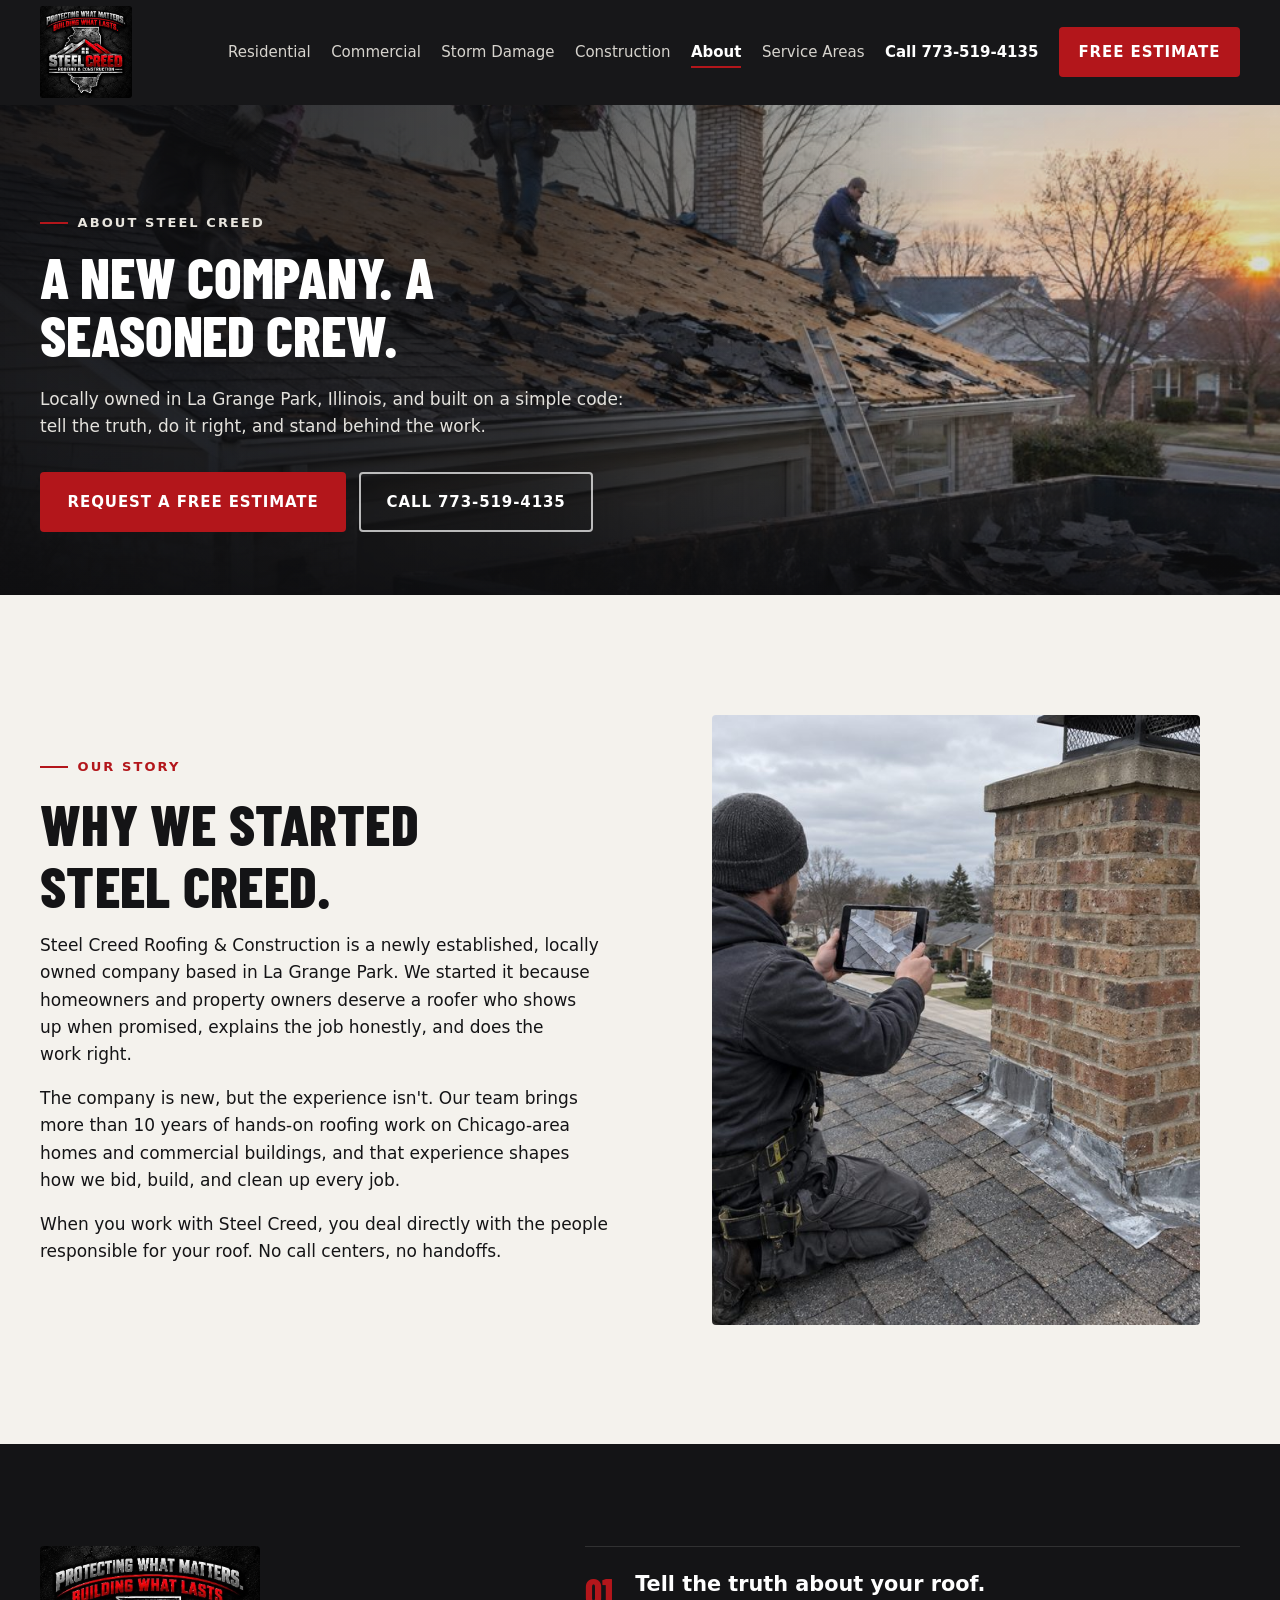
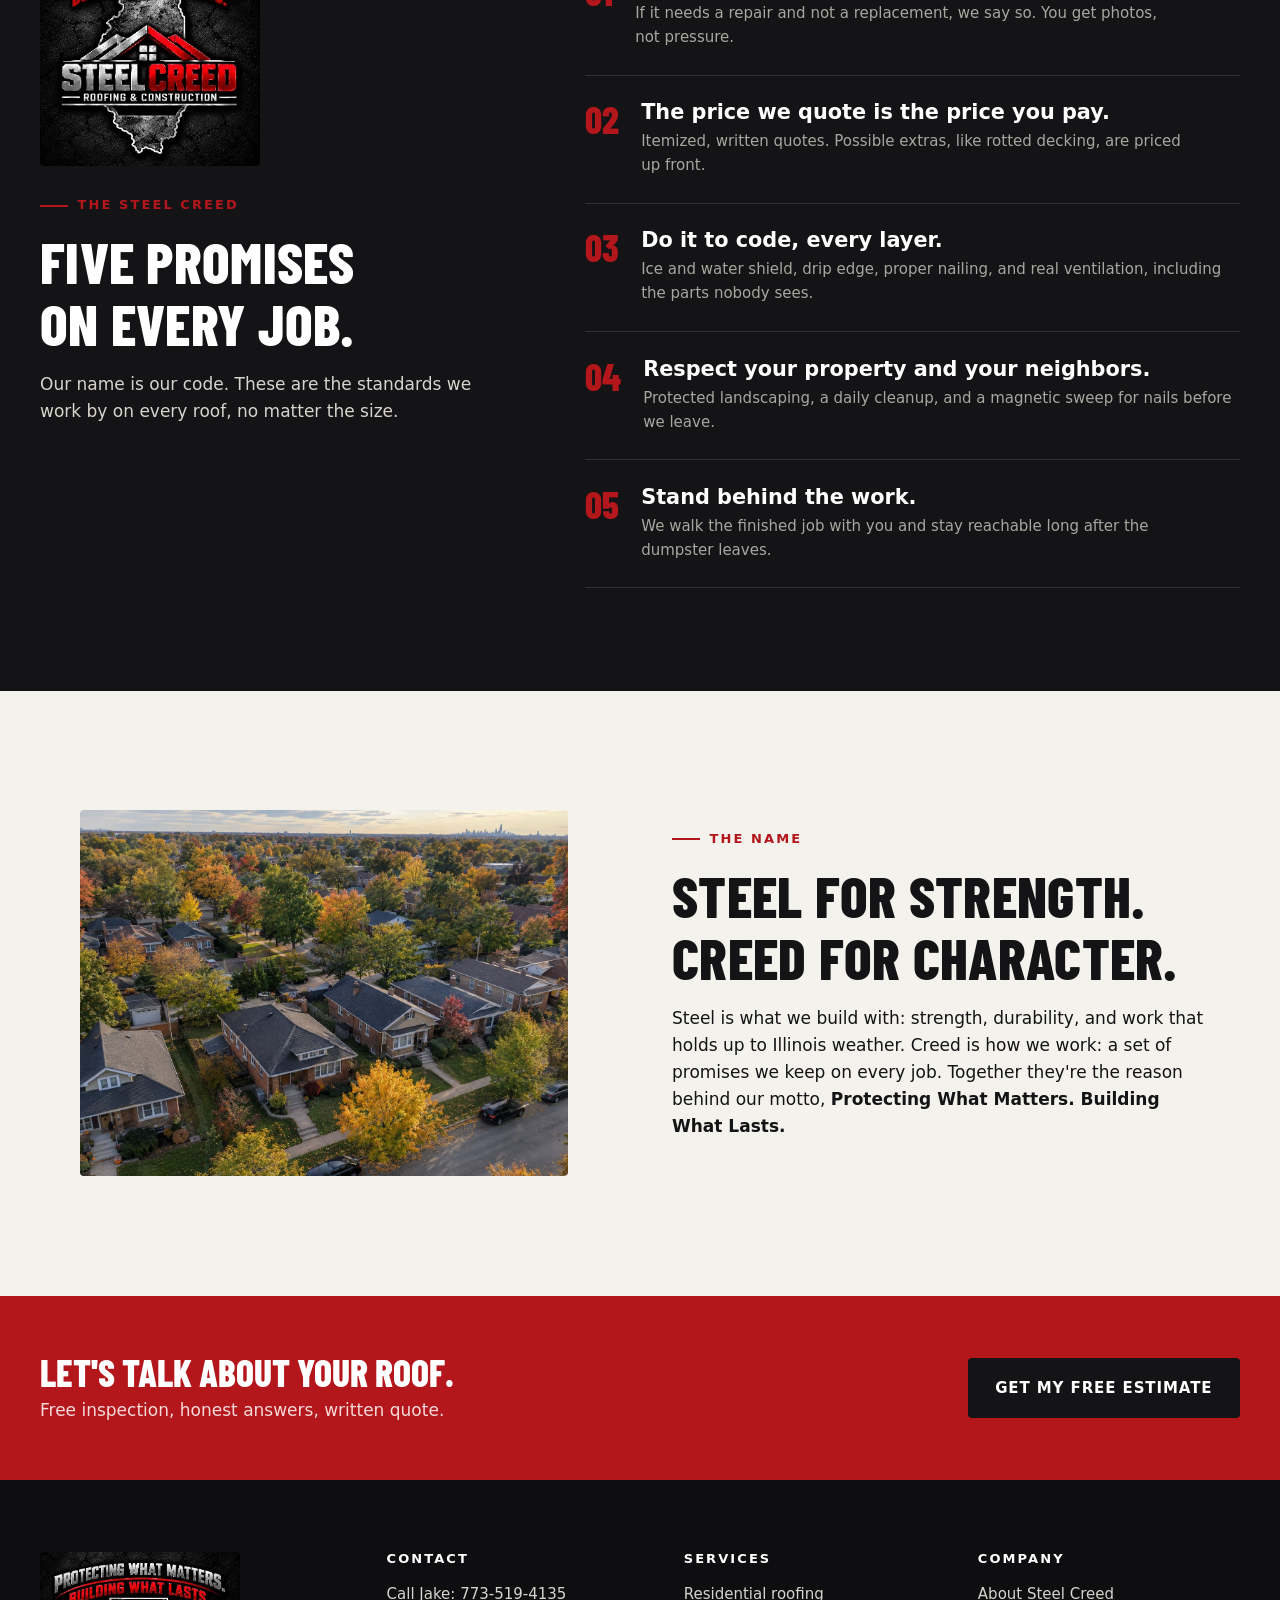
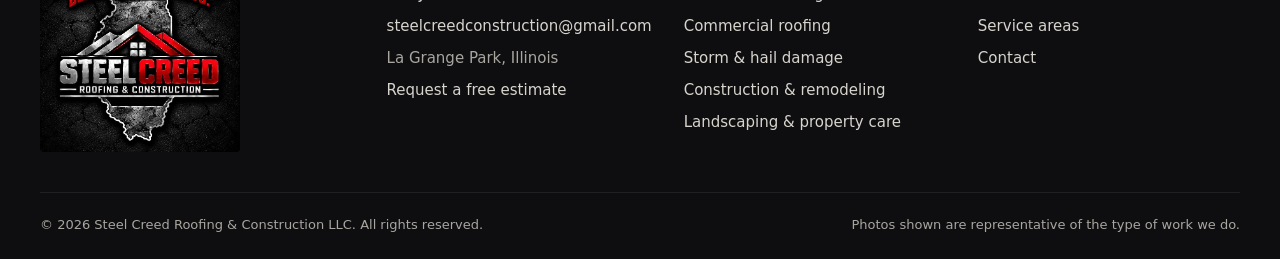
==== commit 6324d05d: "Add Jake's phone number (Call Now)" ====
--- a/about.html
+++ b/about.html
@@ -16,7 +16,7 @@
 <link href="https://api.fontshare.com/v2/css?f[]=satoshi@400,500,700&display=swap" rel="stylesheet">
 <link rel="stylesheet" href="styles.css">
 <script type="application/ld+json">
-{"@context":"https://schema.org","@type":"RoofingContractor","name":"Steel Creed Roofing & Construction","slogan":"Protecting What Matters. Building What Lasts.","email":"steelcreedconstruction@gmail.com","address":{"@type":"PostalAddress","addressLocality":"La Grange Park","addressRegion":"IL","addressCountry":"US"},"areaServed":["La Grange Park", "La Grange", "Westchester", "Brookfield", "Riverside", "North Riverside", "Western Springs", "Hinsdale", "Countryside", "Burr Ridge", "Oak Park", "Berwyn", "Hillside", "Elmhurst", "Downers Grove", "Chicago"]}
+{"@context":"https://schema.org","@type":"RoofingContractor","name":"Steel Creed Roofing & Construction","slogan":"Protecting What Matters. Building What Lasts.","email":"steelcreedconstruction@gmail.com","telephone":"+17735194135","address":{"@type":"PostalAddress","addressLocality":"La Grange Park","addressRegion":"IL","addressCountry":"US"},"areaServed":["La Grange Park", "La Grange", "Westchester", "Brookfield", "Riverside", "North Riverside", "Western Springs", "Hinsdale", "Countryside", "Burr Ridge", "Oak Park", "Berwyn", "Hillside", "Elmhurst", "Downers Grove", "Chicago"]}
 </script>
 </head>
 <body class="no-js">
@@ -35,6 +35,7 @@
         <li><a href="construction.html">Construction</a></li>
         <li><a href="about.html" aria-current="page">About</a></li>
         <li><a href="service-areas.html">Service Areas</a></li>
+        <li><a href="tel:+17735194135" class="nav__phone">Call 773-519-4135</a></li>
         <li><a href="contact.html" class="btn btn--red btn--sm">Free Estimate</a></li>
       </ul>
     </nav>
@@ -48,7 +49,7 @@
       <p class="eyebrow eyebrow--light">About Steel Creed</p>
       <h1 class="hero__title">A new company. A seasoned crew.</h1>
       <p class="hero__lede">Locally owned in La Grange Park, Illinois, and built on a simple code: tell the truth, do it right, and stand behind the work.</p>
-      <div class="hero__actions"><a href="contact.html" class="btn btn--red">Request a Free Estimate</a></div>
+      <div class="hero__actions"><a href="contact.html" class="btn btn--red">Request a Free Estimate</a><a href="tel:+17735194135" class="btn btn--ghost">Call 773-519-4135</a></div>
     </div>
   </section>
 
@@ -107,6 +108,7 @@
     <div>
       <h3>Contact</h3>
       <ul>
+        <li><a href="tel:+17735194135">Call Jake: 773-519-4135</a></li>
         <li><a href="mailto:steelcreedconstruction@gmail.com">steelcreedconstruction@gmail.com</a></li>
         <li>La Grange Park, Illinois</li>
         <li><a href="contact.html">Request a free estimate</a></li>
@@ -137,7 +139,7 @@
   </div>
 </footer>
 <div class="mobilebar" aria-label="Quick contact">
-  <a href="mailto:steelcreedconstruction@gmail.com" class="mobilebar__email">Email Us</a>
+  <a href="tel:+17735194135" class="mobilebar__email">Call Now</a>
   <a href="contact.html" class="mobilebar__cta">Free Estimate</a>
 </div>
 <script src="app.js" defer></script>
--- a/styles.css
+++ b/styles.css
@@ -254,3 +254,4 @@
 .section--first{padding-top:clamp(3rem,7vw,5.5rem)}
 .section--dark .checklist li{color:#e0ddd7}
 .estimate .h2{color:#fff}
+.nav__list a.nav__phone{color:#fff;font-weight:700;white-space:nowrap}
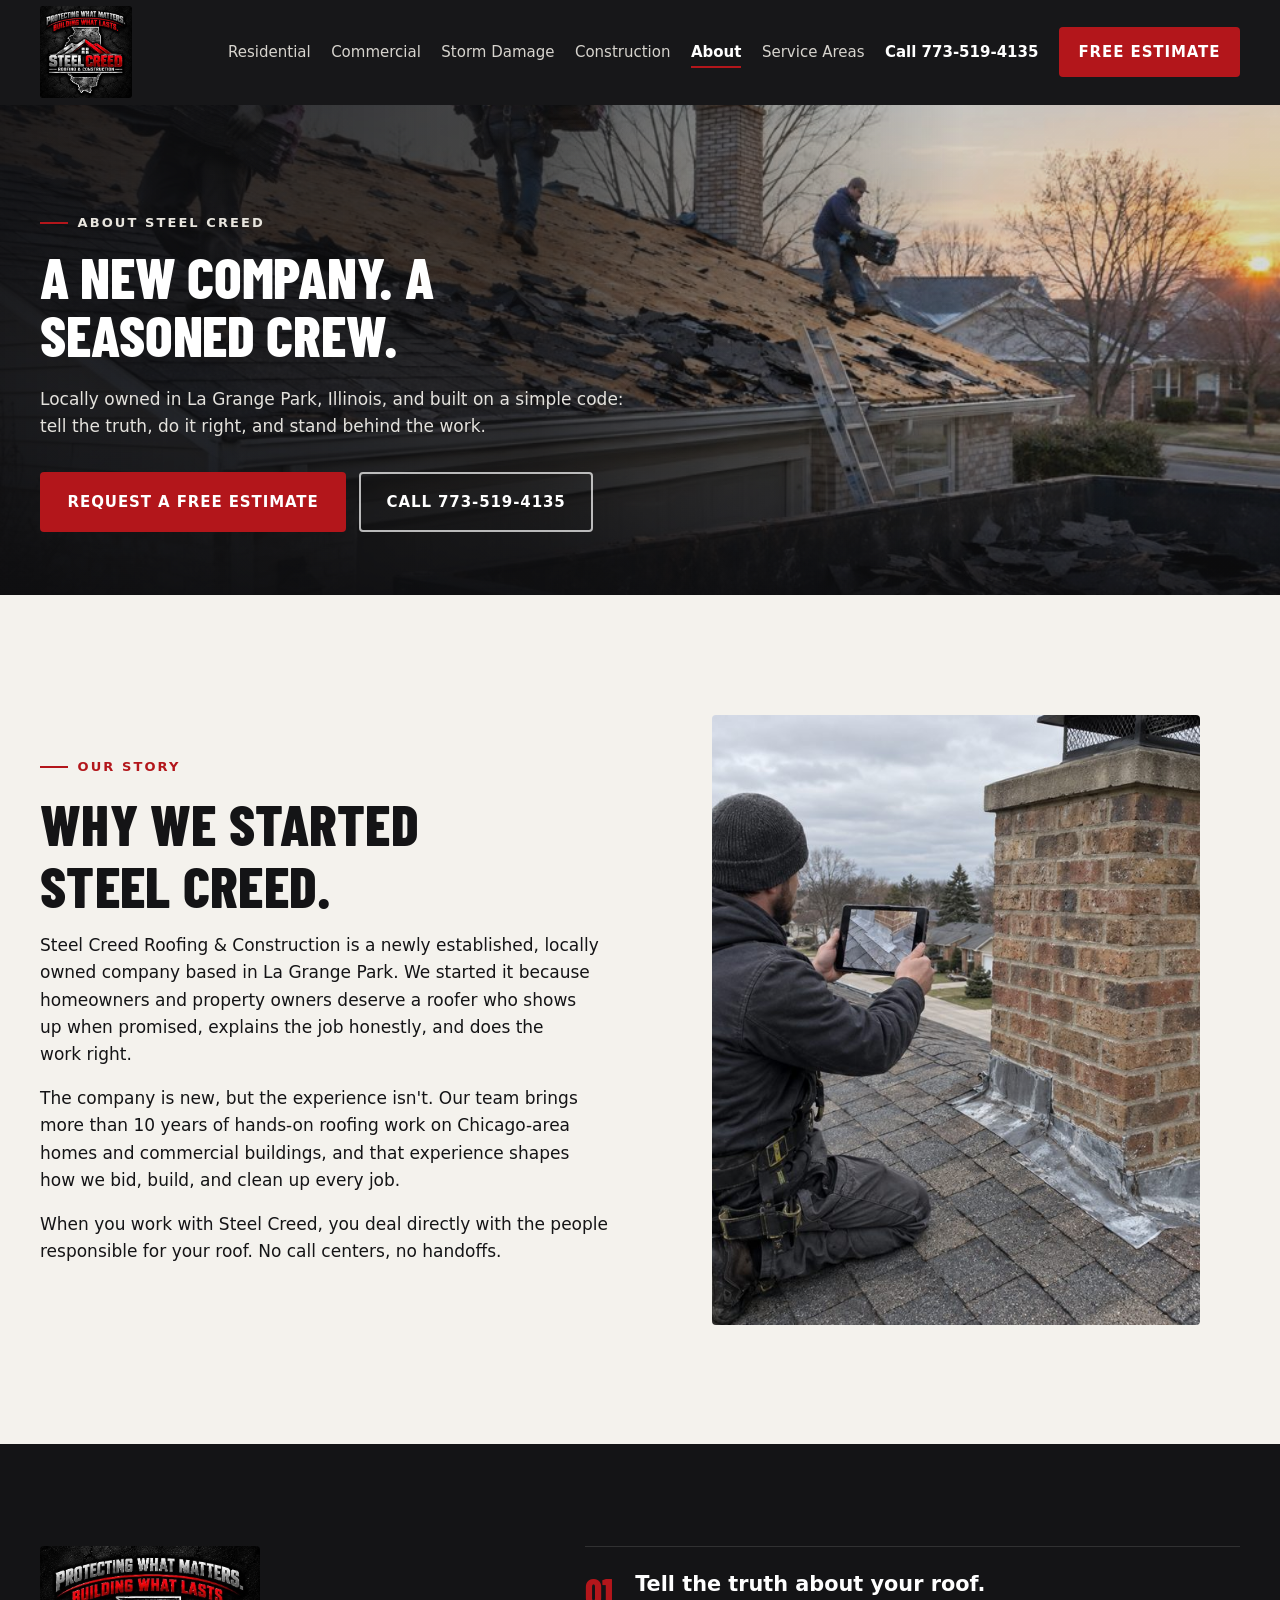
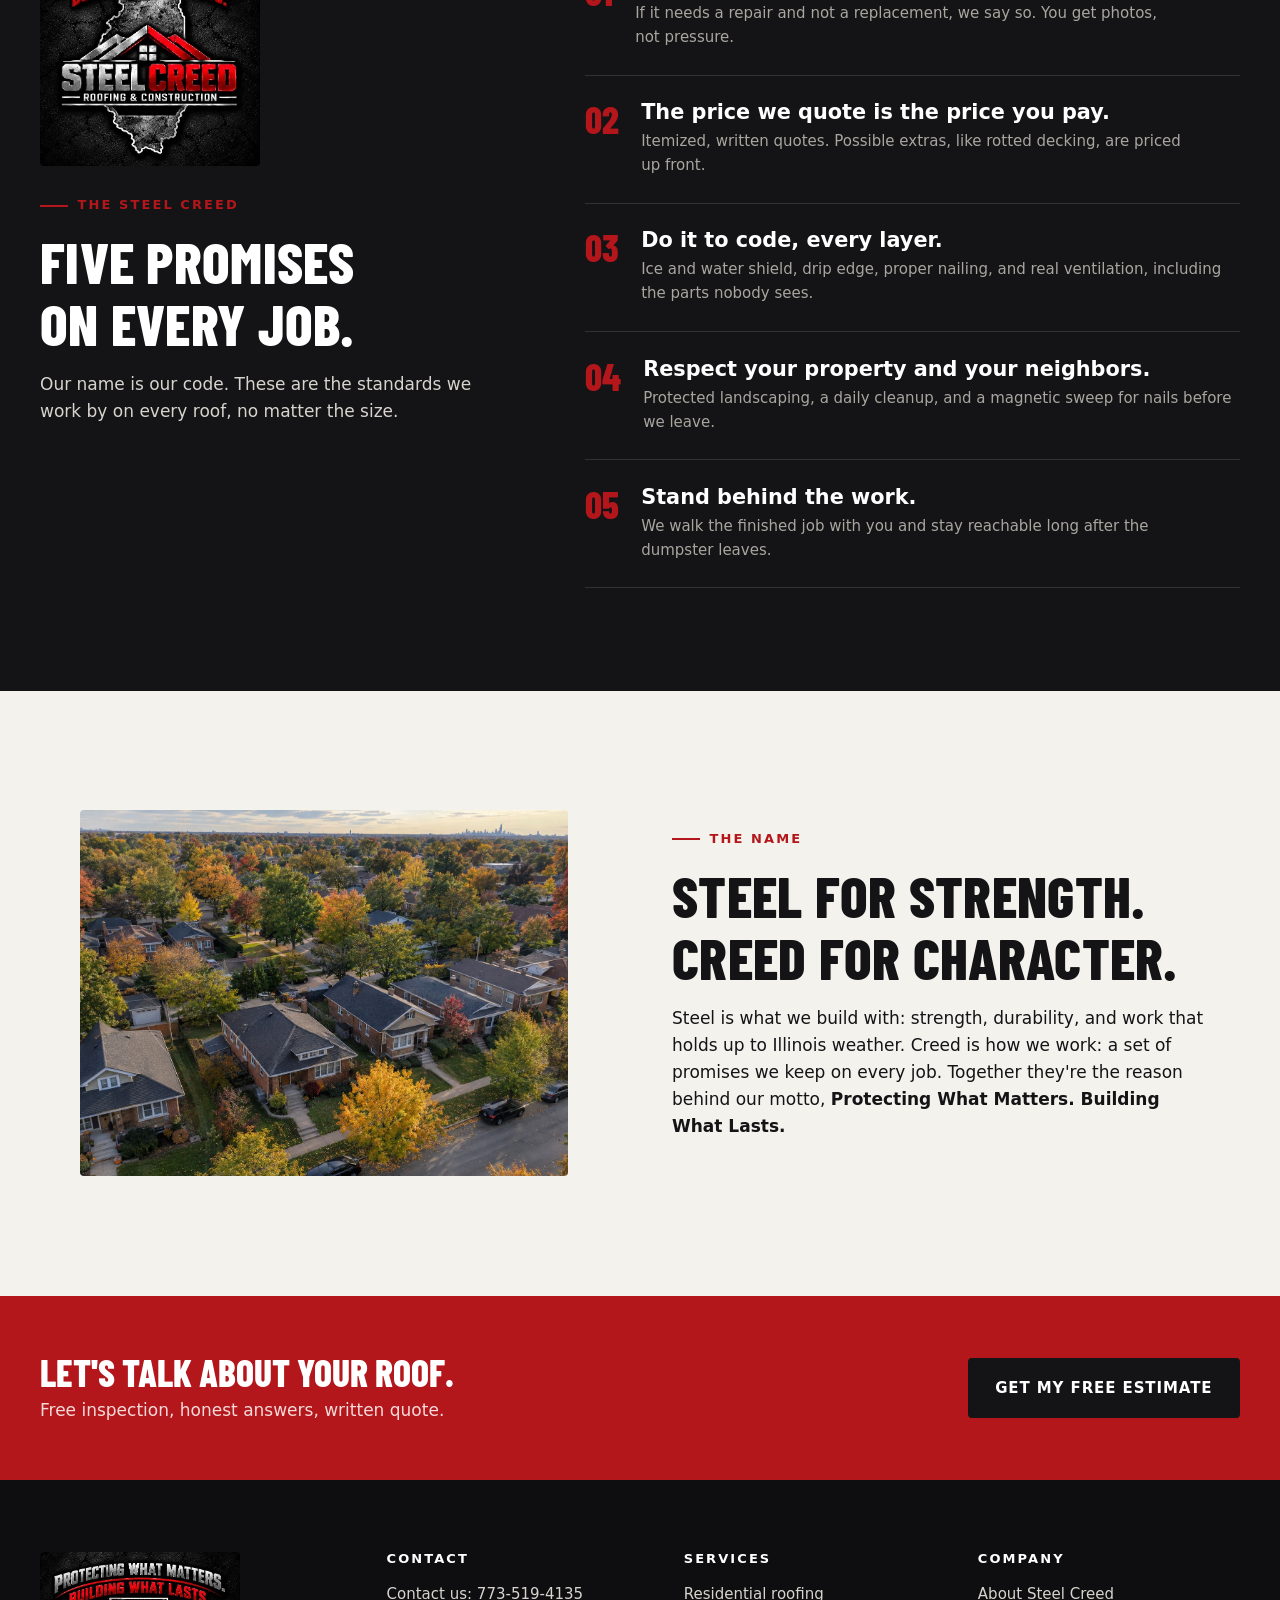
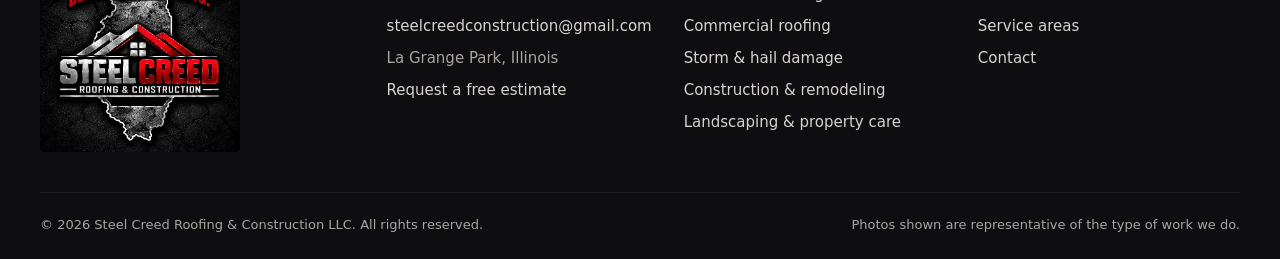
==== commit 8b807963: "Replace Jake's name with Contact us" ====
--- a/about.html
+++ b/about.html
@@ -108,7 +108,7 @@
     <div>
       <h3>Contact</h3>
       <ul>
-        <li><a href="tel:+17735194135">Call Jake: 773-519-4135</a></li>
+        <li><a href="tel:+17735194135">Contact us: 773-519-4135</a></li>
         <li><a href="mailto:steelcreedconstruction@gmail.com">steelcreedconstruction@gmail.com</a></li>
         <li>La Grange Park, Illinois</li>
         <li><a href="contact.html">Request a free estimate</a></li>
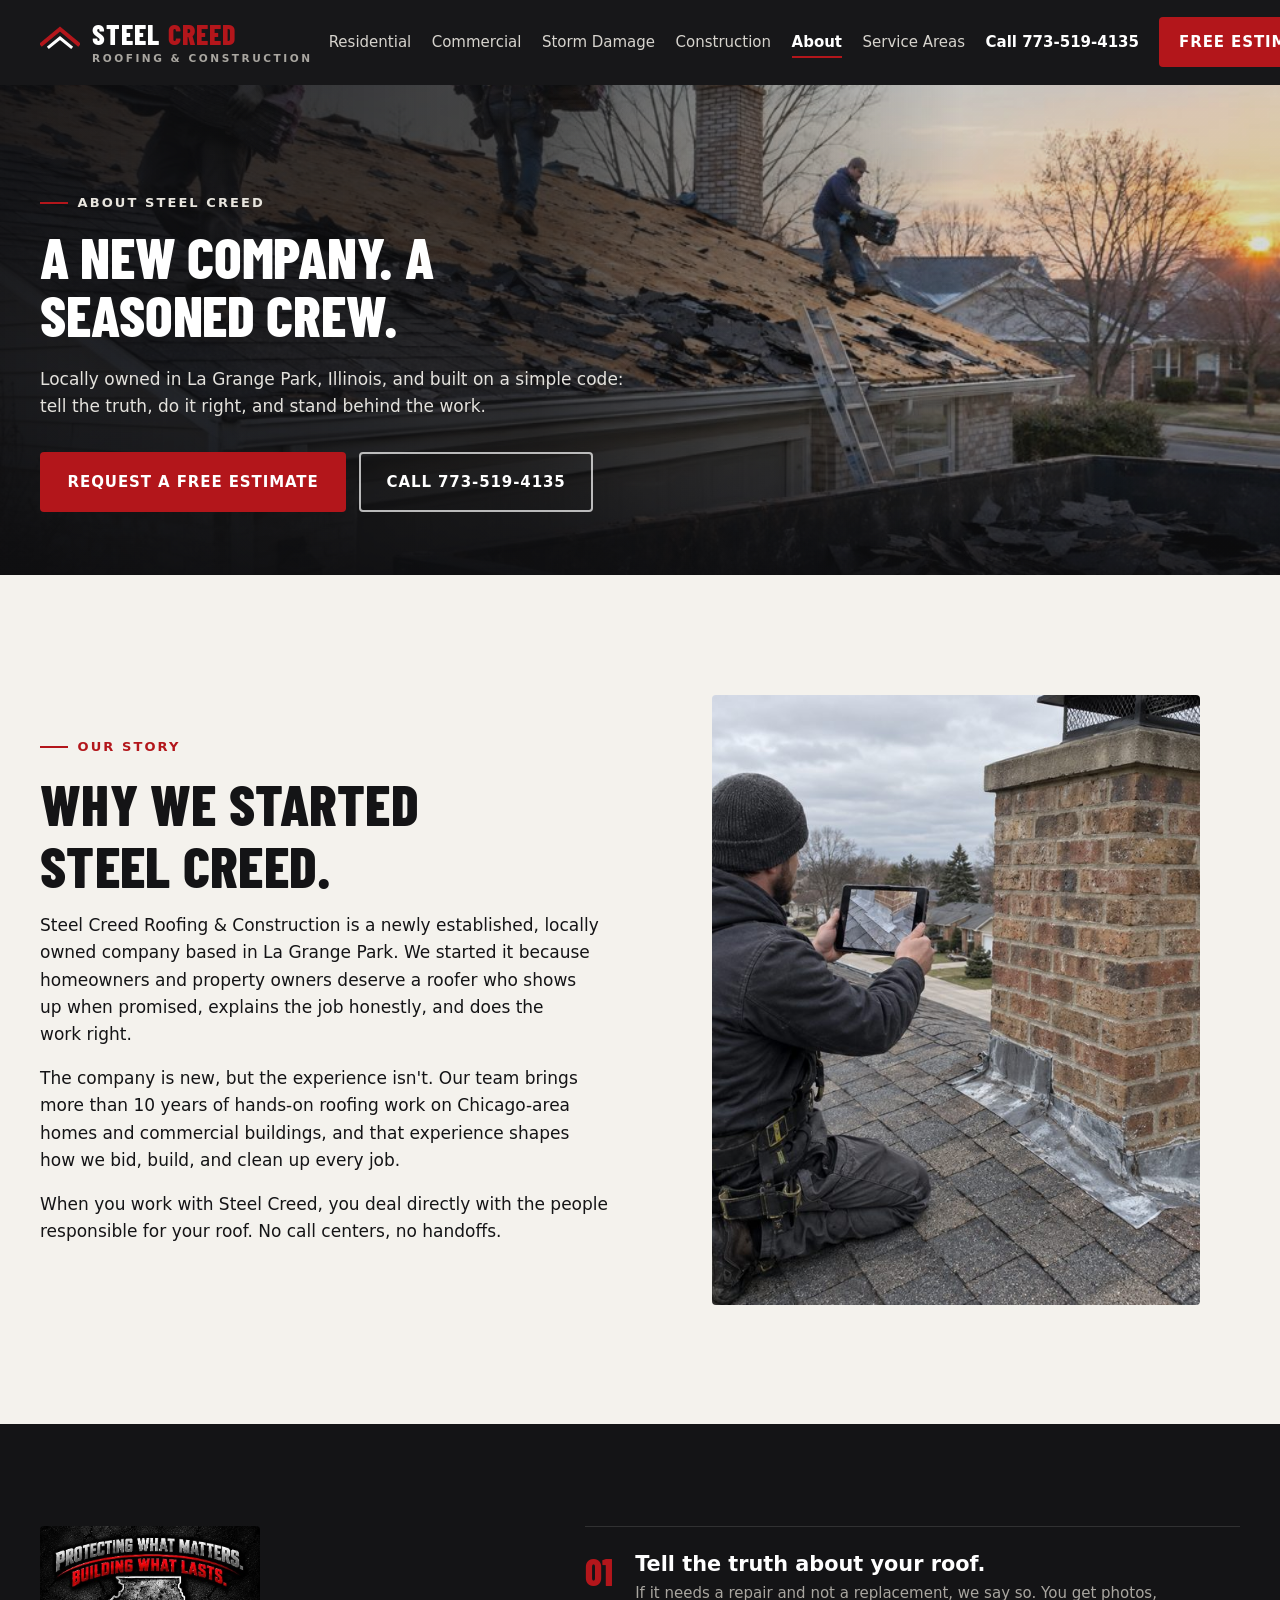
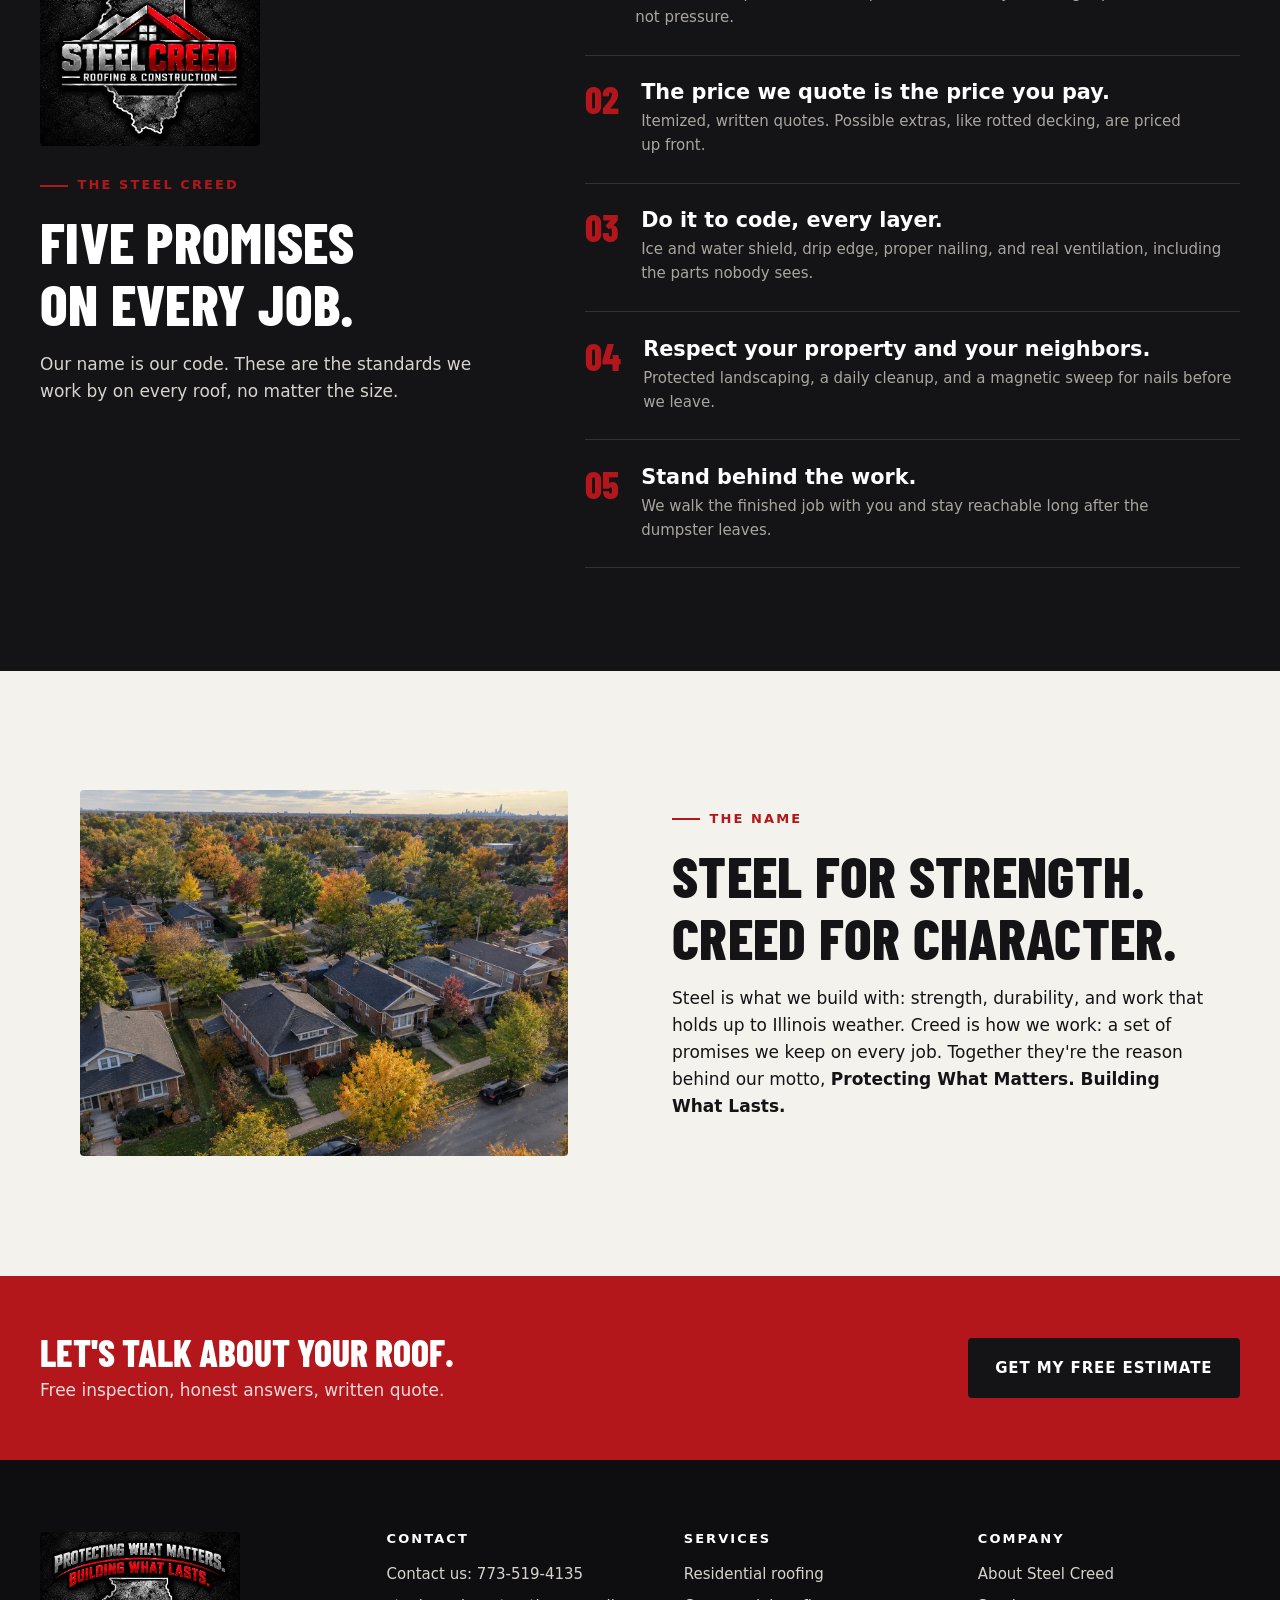
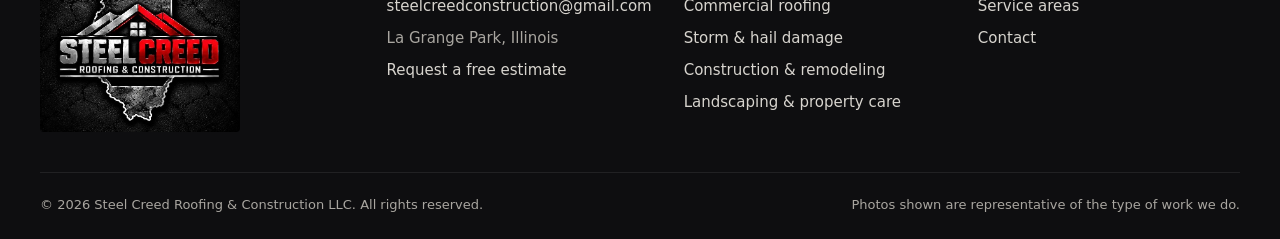
==== commit e4bc91f6: "Clean text wordmark in header" ====
--- a/about.html
+++ b/about.html
@@ -24,7 +24,8 @@
 <header class="header">
   <div class="container header__inner">
     <a href="index.html" class="brand" aria-label="Steel Creed Roofing & Construction home">
-      <img src="assets/steel-creed-logo-final.jpg" alt="Steel Creed Roofing & Construction logo" width="627" height="627">
+      <svg class="brand__mark" viewBox="0 0 40 32" aria-hidden="true"><path d="M2 18 20 3l18 15" fill="none" stroke="currentColor" stroke-width="4" stroke-linecap="square"/><path d="M9 21 20 12l11 9" fill="none" stroke="#fff" stroke-width="3" stroke-linecap="square"/></svg>
+      <span class="brand__text"><span class="brand__name">Steel <b>Creed</b></span><span class="brand__sub">Roofing &amp; Construction</span></span>
     </a>
     <nav class="nav" aria-label="Main">
       <button class="nav__toggle" aria-expanded="false" aria-controls="nav-list" aria-label="Open menu"><span></span><span></span><span></span></button>
--- a/styles.css
+++ b/styles.css
@@ -55,8 +55,8 @@
 /* Header */
 .header{position:sticky;top:0;z-index:50;background:rgba(14,14,16,.96);backdrop-filter:blur(10px);border-bottom:1px solid transparent;transition:box-shadow .3s var(--ease),border-color .3s}
 .header.is-scrolled{border-color:rgba(255,255,255,.08);box-shadow:0 6px 24px rgba(0,0,0,.35)}
-.header__inner{display:flex;align-items:center;justify-content:space-between;height:104px;gap:1rem}
-.brand img{height:92px;width:auto;border-radius:3px}
+.header__inner{display:flex;align-items:center;justify-content:space-between;height:84px;gap:1rem}
+.brand{display:flex;align-items:center;gap:.75rem;text-decoration:none;color:#fff}.brand__mark{width:40px;height:32px;color:var(--red);flex:none}.brand__text{display:flex;flex-direction:column;line-height:1}.brand__name{font-family:var(--font-display);font-weight:800;font-size:1.75rem;text-transform:uppercase;letter-spacing:.04em}.brand__name b{color:var(--red);font-weight:800}.brand__sub{font-size:.66rem;font-weight:700;letter-spacing:.24em;text-transform:uppercase;color:#a9a6a0;margin-top:.3rem;white-space:nowrap}
 .nav__list{display:flex;align-items:center;gap:clamp(.8rem,1.6vw,1.6rem)}
 .nav__list a:not(.btn){font-size:var(--text-sm);font-weight:500;text-decoration:none;color:#d7d4ce;position:relative;padding:.4rem 0}
 .nav__list a:not(.btn)::after{content:"";position:absolute;left:0;right:0;bottom:0;height:2px;background:var(--red);transform:scaleX(0);transform-origin:left;transition:transform .3s var(--ease)}
@@ -64,9 +64,9 @@
 .nav__list a[aria-current="page"],.nav__list a:not(.btn):hover{color:#fff}.nav__list a[aria-current="page"]{font-weight:700}
 .nav__toggle{display:none;background:none;border:0;width:44px;height:44px;cursor:pointer;padding:10px}
 .nav__toggle span{display:block;height:2px;background:#fff;margin:6px 0;transition:transform .3s var(--ease),opacity .2s}
-@media (max-width:1060px){
+@media (max-width:1220px){
   .nav__toggle{display:block}
-  .nav__list{position:fixed;inset:104px 0 auto 0;flex-direction:column;align-items:stretch;gap:0;background:#0e0e10;border-bottom:1px solid rgba(255,255,255,.1);padding:.5rem 1.25rem 1.25rem;transform:translateY(-8px);opacity:0;visibility:hidden;transition:opacity .25s,transform .25s var(--ease),visibility .25s;max-height:calc(100vh - 104px);overflow:auto}
+  .nav__list{position:fixed;inset:84px 0 auto 0;flex-direction:column;align-items:stretch;gap:0;background:#0e0e10;border-bottom:1px solid rgba(255,255,255,.1);padding:.5rem 1.25rem 1.25rem;transform:translateY(-8px);opacity:0;visibility:hidden;transition:opacity .25s,transform .25s var(--ease),visibility .25s;max-height:calc(100vh - 84px);overflow:auto}
   .nav.is-open .nav__list{opacity:1;visibility:visible;transform:none}
   .nav__list li{border-bottom:1px solid rgba(255,255,255,.1)}
   .nav__list li:last-child{border:0;padding-top:1rem}
@@ -77,7 +77,7 @@
   .nav.is-open .nav__toggle span:nth-child(2){opacity:0}
   .nav.is-open .nav__toggle span:nth-child(3){transform:translateY(-8px) rotate(-45deg)}
 }
-@media (max-width:520px){.header__inner{height:84px}.brand img{height:74px}.nav__list{inset:84px 0 auto 0;max-height:calc(100vh - 84px)}}
+@media (max-width:520px){.header__inner{height:72px}.brand__name{font-size:1.45rem}.brand__sub{font-size:.58rem;letter-spacing:.2em}.brand__mark{width:32px;height:26px}.nav__list{inset:72px 0 auto 0;max-height:calc(100vh - 72px)}}
 
 /* Hero */
 .hero{position:relative;color:#fff;min-height:min(88vh,860px);display:flex;flex-direction:column;justify-content:flex-end;overflow:hidden;background:var(--ink)}
@@ -255,3 +255,4 @@
 .section--dark .checklist li{color:#e0ddd7}
 .estimate .h2{color:#fff}
 .nav__list a.nav__phone{color:#fff;font-weight:700;white-space:nowrap}
+.nav__list a{white-space:nowrap}
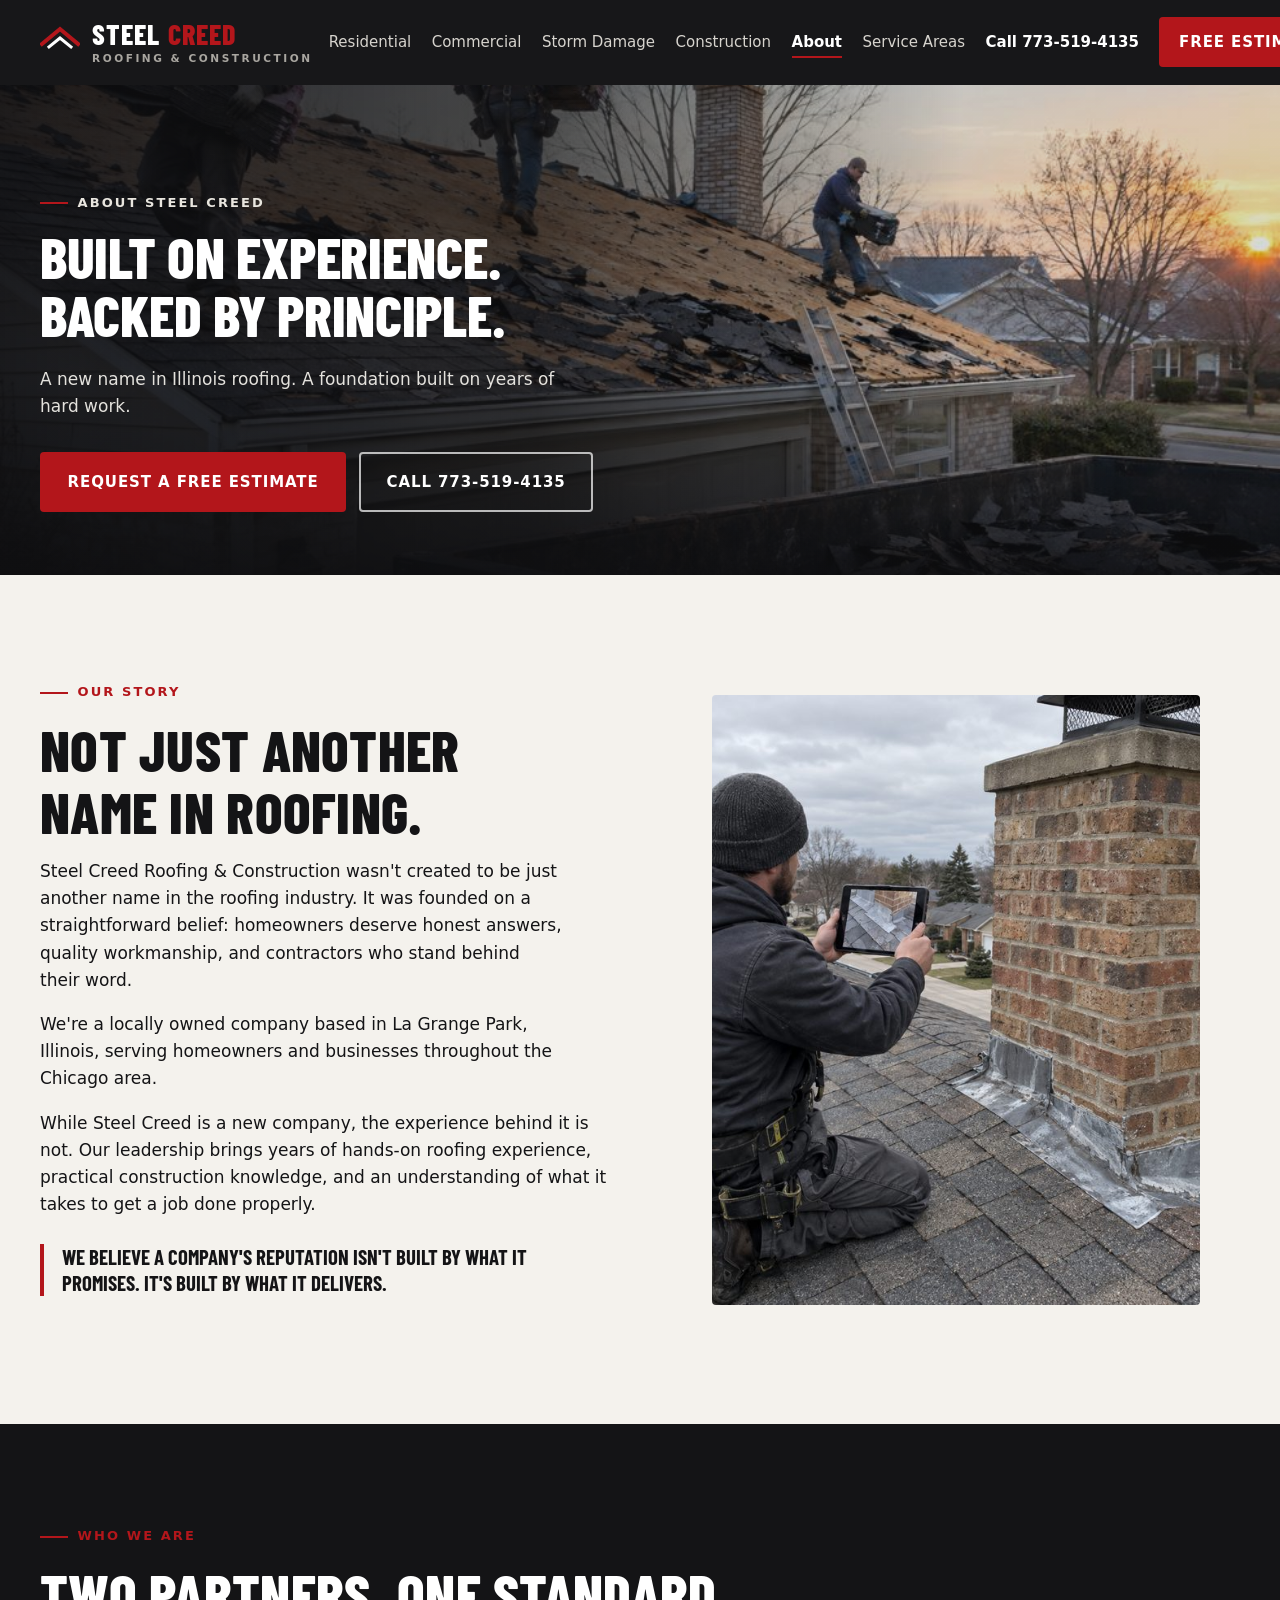
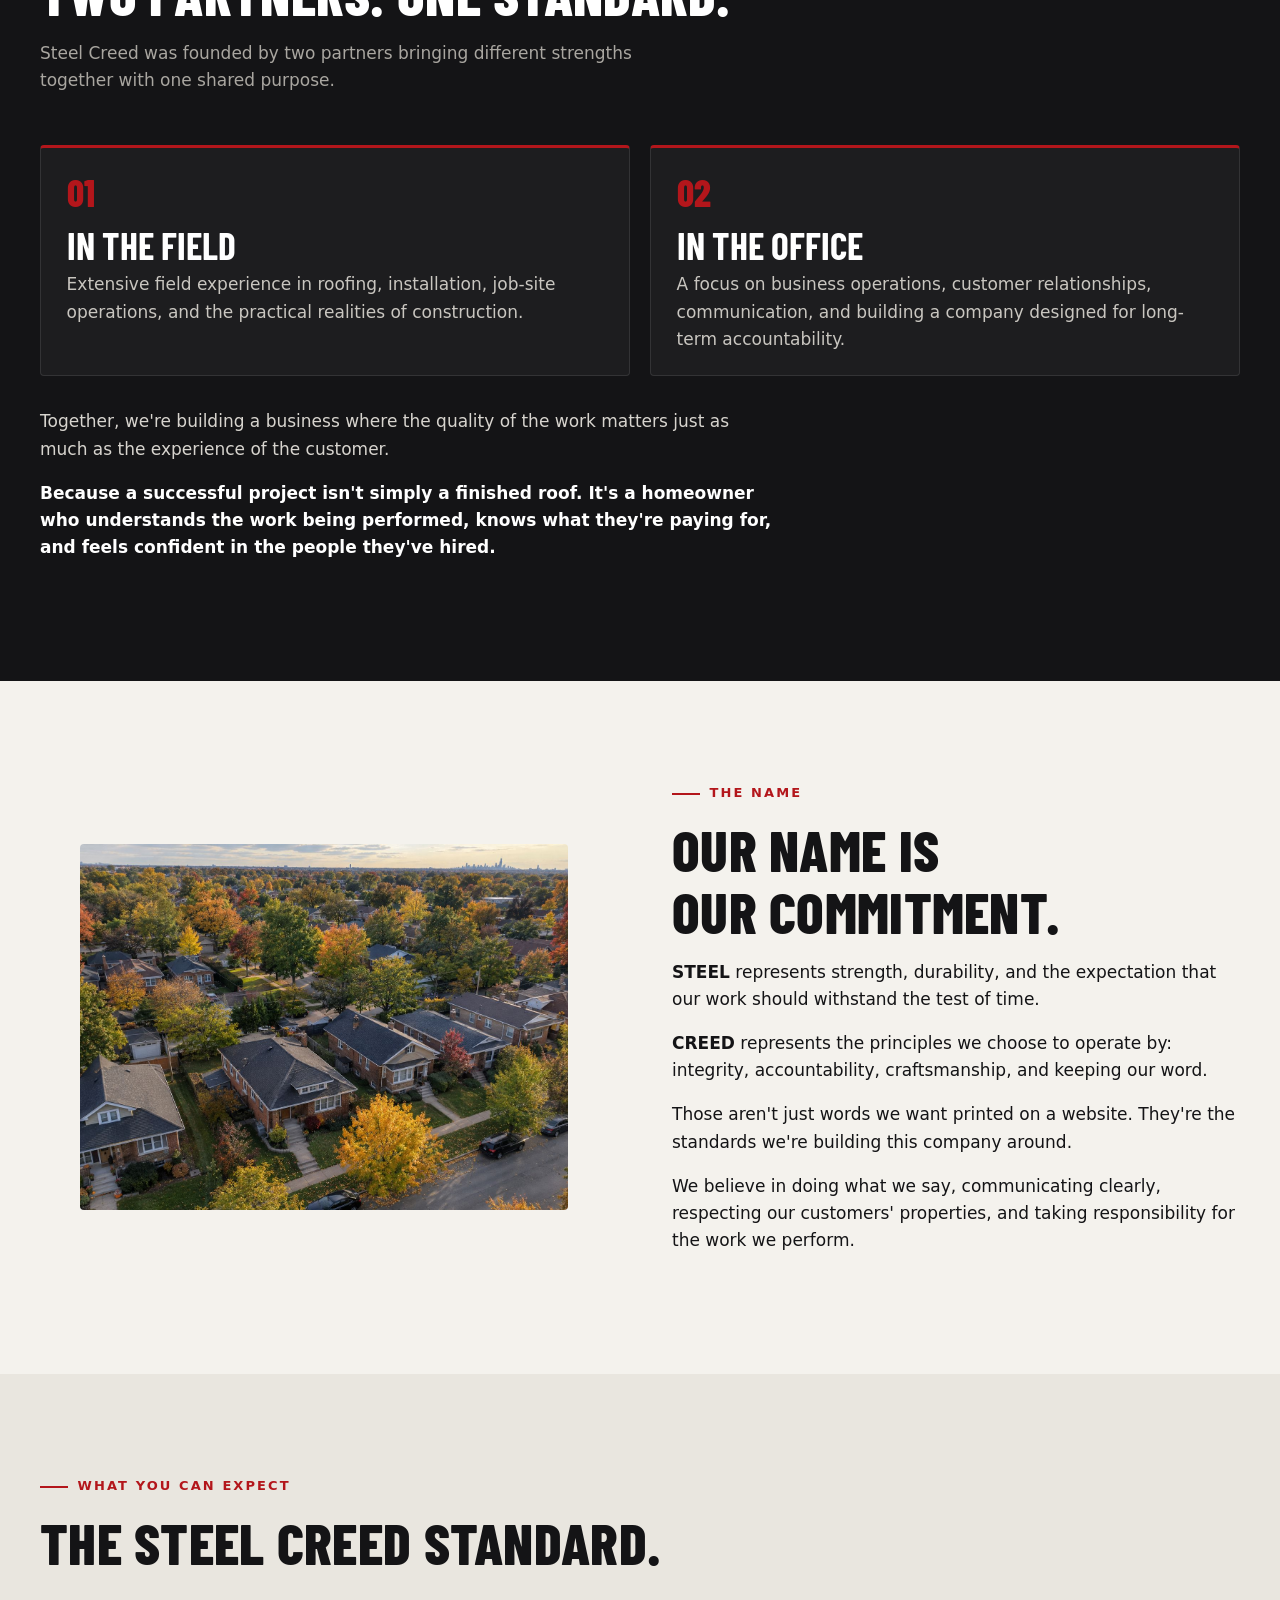
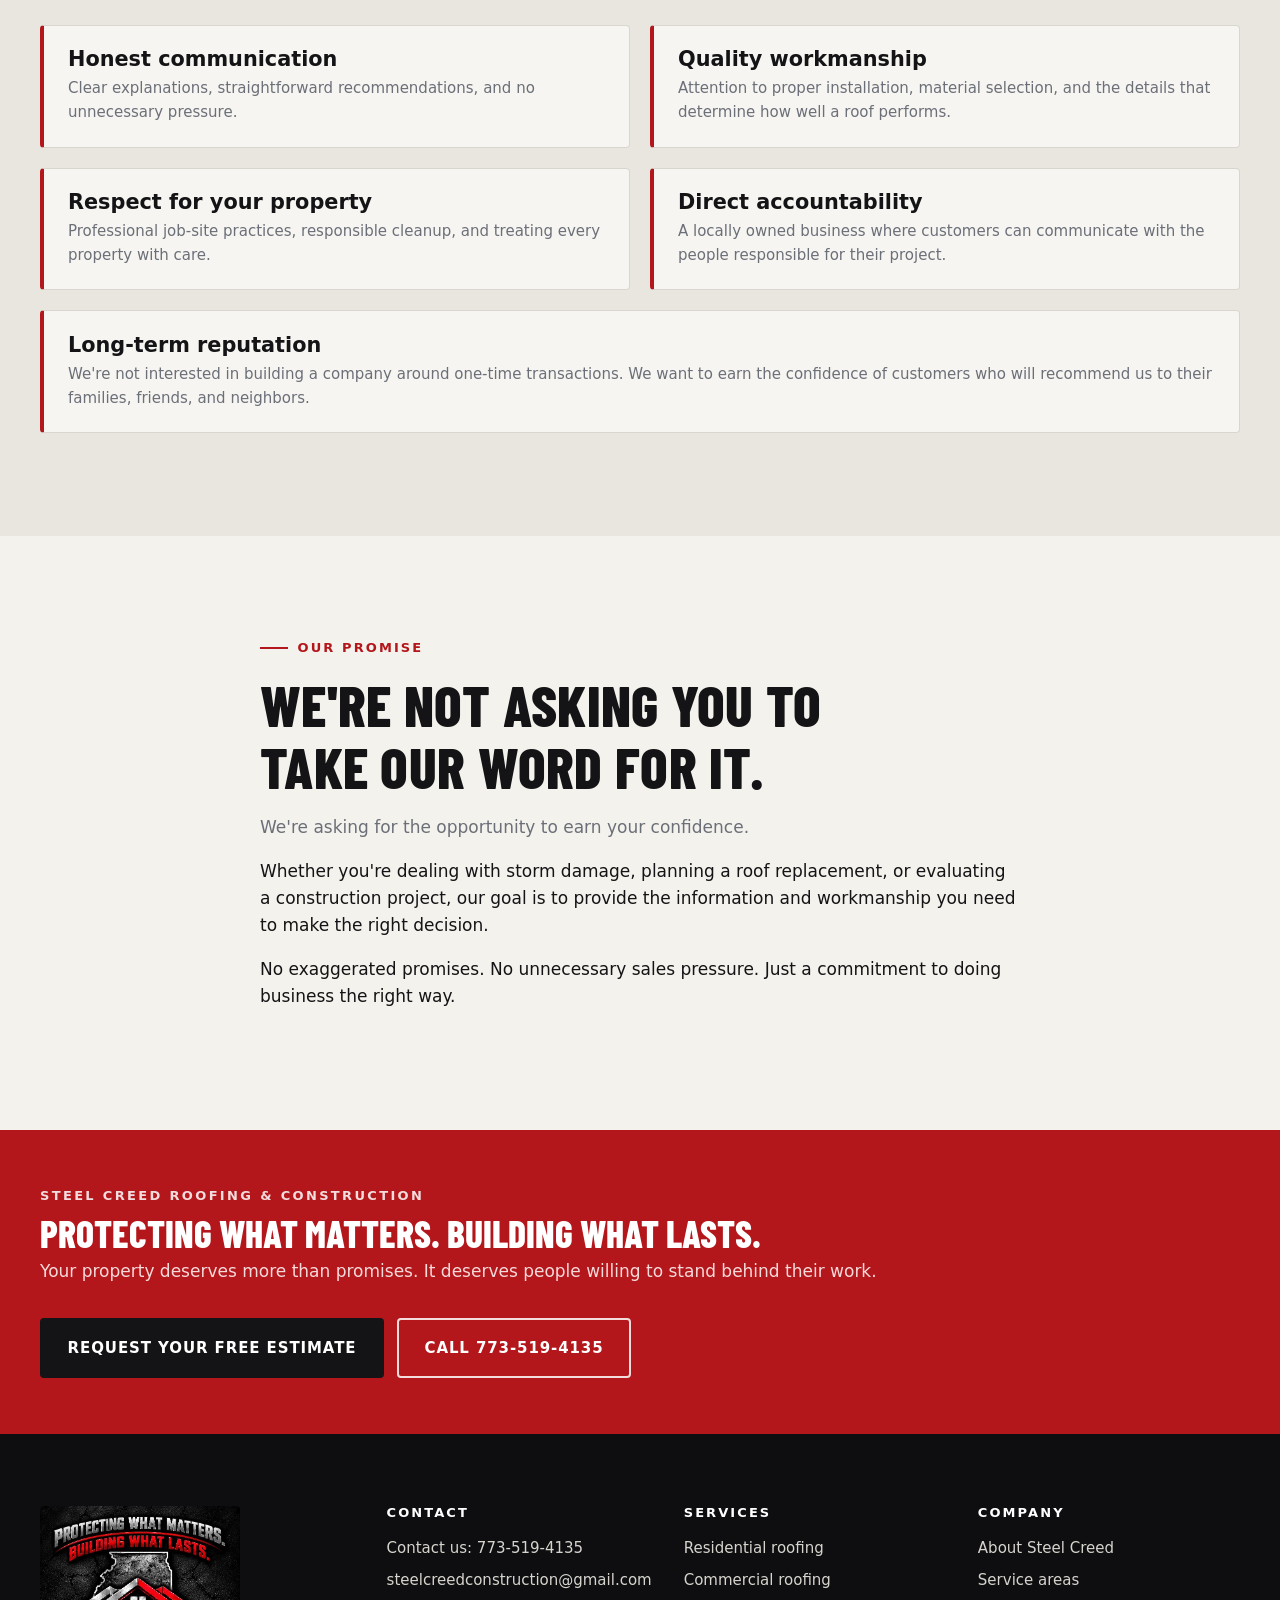
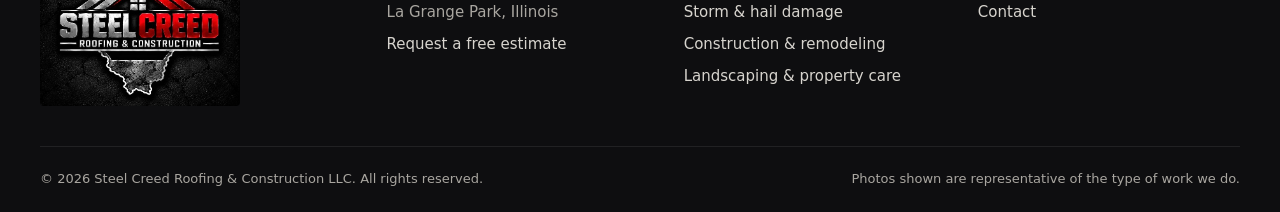
==== commit 94a22e5b: "New About page copy" ====
--- a/about.html
+++ b/about.html
@@ -4,9 +4,9 @@
 <meta charset="utf-8">
 <meta name="viewport" content="width=device-width, initial-scale=1">
 <title>About Steel Creed Roofing & Construction | La Grange Park, IL</title>
-<meta name="description" content="Steel Creed Roofing & Construction is a newly established, locally owned Illinois roofing company in La Grange Park with a team bringing 10+ years of roofing experience.">
+<meta name="description" content="Steel Creed Roofing & Construction is a locally owned roofing company in La Grange Park, Illinois, built on experience and backed by principle: honest answers, quality workmanship, and contractors who stand behind their word.">
 <meta property="og:title" content="About Steel Creed Roofing & Construction | La Grange Park, IL">
-<meta property="og:description" content="Steel Creed Roofing & Construction is a newly established, locally owned Illinois roofing company in La Grange Park with a team bringing 10+ years of roofing experience.">
+<meta property="og:description" content="Steel Creed Roofing & Construction is a locally owned roofing company in La Grange Park, Illinois, built on experience and backed by principle: honest answers, quality workmanship, and contractors who stand behind their word.">
 <meta property="og:image" content="assets/crew.jpg">
 <meta name="theme-color" content="#141416">
 <link rel="icon" href="assets/favicon.png">
@@ -48,8 +48,8 @@
     <div class="hero__shade" aria-hidden="true"></div>
     <div class="container hero__content">
       <p class="eyebrow eyebrow--light">About Steel Creed</p>
-      <h1 class="hero__title">A new company. A seasoned crew.</h1>
-      <p class="hero__lede">Locally owned in La Grange Park, Illinois, and built on a simple code: tell the truth, do it right, and stand behind the work.</p>
+      <h1 class="hero__title">Built on experience.<br>Backed by principle.</h1>
+      <p class="hero__lede">A new name in Illinois roofing. A foundation built on years of hard work.</p>
       <div class="hero__actions"><a href="contact.html" class="btn btn--red">Request a Free Estimate</a><a href="tel:+17735194135" class="btn btn--ghost">Call 773-519-4135</a></div>
     </div>
   </section>
@@ -58,46 +58,74 @@
     <div class="container split">
       <div>
         <p class="eyebrow">Our story</p>
-        <h2 id="story" class="h2">Why we started Steel Creed.</h2>
-        <p>Steel Creed Roofing & Construction is a newly established, locally owned company based in La Grange Park. We started it because homeowners and property owners deserve a roofer who shows up when promised, explains the job honestly, and does the work right.</p>
-        <p>The company is new, but the experience isn't. Our team brings more than 10 years of hands-on roofing work on Chicago-area homes and commercial buildings, and that experience shapes how we bid, build, and clean up every job.</p>
-        <p>When you work with Steel Creed, you deal directly with the people responsible for your roof. No call centers, no handoffs.</p>
+        <h2 id="story" class="h2">Not just another name in roofing.</h2>
+        <p>Steel Creed Roofing &amp; Construction wasn't created to be just another name in the roofing industry. It was founded on a straightforward belief: homeowners deserve honest answers, quality workmanship, and contractors who stand behind their word.</p>
+        <p>We're a locally owned company based in La Grange Park, Illinois, serving homeowners and businesses throughout the Chicago area.</p>
+        <p>While Steel Creed is a new company, the experience behind it is not. Our leadership brings years of hands-on roofing experience, practical construction knowledge, and an understanding of what it takes to get a job done properly.</p>
+        <p class="pullquote">We believe a company's reputation isn't built by what it promises. It's built by what it delivers.</p>
       </div>
       <figure class="figure figure--tall reveal"><img src="assets/inspection.jpg" alt="Roofer inspecting chimney flashing" loading="lazy" width="1000" height="750"></figure>
     </div>
   </section>
-  <section class="section section--dark" aria-labelledby="creed-title">
-    <div class="container creed">
-      <div class="creed__intro">
-        <img src="assets/steel-creed-logo-final.jpg" alt="" class="creed__badge" width="627" height="627" loading="lazy">
-        <p class="eyebrow">The Steel Creed</p>
-        <h2 id="creed-title" class="h2">Five promises on every job.</h2>
-        <p>Our name is our code. These are the standards we work by on every roof, no matter the size.</p>
+  <section class="section section--dark" aria-labelledby="partners">
+    <div class="container">
+      <div class="section__head">
+        <p class="eyebrow">Who we are</p>
+        <h2 id="partners" class="h2">Two partners. One standard.</h2>
+        <p class="section__lede">Steel Creed was founded by two partners bringing different strengths together with one shared purpose.</p>
       </div>
-      <ol class="creed__list">
-        <li class="reveal"><span class="creed__num">01</span><div><h3>Tell the truth about your roof.</h3><p>If it needs a repair and not a replacement, we say so. You get photos, not pressure.</p></div></li>
-        <li class="reveal"><span class="creed__num">02</span><div><h3>The price we quote is the price you pay.</h3><p>Itemized, written quotes. Possible extras, like rotted decking, are priced up front.</p></div></li>
-        <li class="reveal"><span class="creed__num">03</span><div><h3>Do it to code, every layer.</h3><p>Ice and water shield, drip edge, proper nailing, and real ventilation, including the parts nobody sees.</p></div></li>
-        <li class="reveal"><span class="creed__num">04</span><div><h3>Respect your property and your neighbors.</h3><p>Protected landscaping, a daily cleanup, and a magnetic sweep for nails before we leave.</p></div></li>
-        <li class="reveal"><span class="creed__num">05</span><div><h3>Stand behind the work.</h3><p>We walk the finished job with you and stay reachable long after the dumpster leaves.</p></div></li>
-      </ol>
+      <div class="partners">
+        <div class="partner reveal"><span class="creed__num">01</span><h3>In the field</h3><p>Extensive field experience in roofing, installation, job-site operations, and the practical realities of construction.</p></div>
+        <div class="partner reveal"><span class="creed__num">02</span><h3>In the office</h3><p>A focus on business operations, customer relationships, communication, and building a company designed for long-term accountability.</p></div>
+      </div>
+      <div class="partners__close">
+        <p>Together, we're building a business where the quality of the work matters just as much as the experience of the customer.</p>
+        <p>Because a successful project isn't simply a finished roof. It's a homeowner who understands the work being performed, knows what they're paying for, and feels confident in the people they've hired.</p>
+      </div>
     </div>
   </section>
-
   <section class="section" aria-labelledby="name">
     <div class="container split">
       <figure class="figure reveal"><img src="assets/neighborhood.jpg" alt="Aerial view of a tree-lined western suburbs neighborhood" loading="lazy" width="1920" height="1080"></figure>
       <div>
         <p class="eyebrow">The name</p>
-        <h2 id="name" class="h2">Steel for strength. Creed for character.</h2>
-        <p>Steel is what we build with: strength, durability, and work that holds up to Illinois weather. Creed is how we work: a set of promises we keep on every job. Together they're the reason behind our motto, <strong>Protecting What Matters. Building What Lasts.</strong></p>
+        <h2 id="name" class="h2">Our name is our commitment.</h2>
+        <p><strong>STEEL</strong> represents strength, durability, and the expectation that our work should withstand the test of time.</p>
+        <p><strong>CREED</strong> represents the principles we choose to operate by: integrity, accountability, craftsmanship, and keeping our word.</p>
+        <p>Those aren't just words we want printed on a website. They're the standards we're building this company around.</p>
+        <p>We believe in doing what we say, communicating clearly, respecting our customers' properties, and taking responsibility for the work we perform.</p>
       </div>
     </div>
   </section>
-  <section class="ctaband">
+  <section class="section section--steel" aria-labelledby="standard">
+    <div class="container">
+      <div class="section__head">
+        <p class="eyebrow">What you can expect</p>
+        <h2 id="standard" class="h2">The Steel Creed Standard.</h2>
+      </div>
+      <ul class="featlist"><li class="reveal"><h3>Honest communication</h3><p>Clear explanations, straightforward recommendations, and no unnecessary pressure.</p></li><li class="reveal"><h3>Quality workmanship</h3><p>Attention to proper installation, material selection, and the details that determine how well a roof performs.</p></li><li class="reveal"><h3>Respect for your property</h3><p>Professional job-site practices, responsible cleanup, and treating every property with care.</p></li><li class="reveal"><h3>Direct accountability</h3><p>A locally owned business where customers can communicate with the people responsible for their project.</p></li><li class="reveal"><h3>Long-term reputation</h3><p>We're not interested in building a company around one-time transactions. We want to earn the confidence of customers who will recommend us to their families, friends, and neighbors.</p></li></ul>
+    </div>
+  </section>
+  <section class="section" aria-labelledby="earn">
+    <div class="container narrow">
+      <p class="eyebrow">Our promise</p>
+      <h2 id="earn" class="h2">We're not asking you to take our word for it.</h2>
+      <p class="section__lede">We're asking for the opportunity to earn your confidence.</p>
+      <p>Whether you're dealing with storm damage, planning a roof replacement, or evaluating a construction project, our goal is to provide the information and workmanship you need to make the right decision.</p>
+      <p>No exaggerated promises. No unnecessary sales pressure. Just a commitment to doing business the right way.</p>
+    </div>
+  </section>
+  <section class="ctaband ctaband--about">
     <div class="container ctaband__inner">
-      <div><h2>Let's talk about your roof.</h2><p>Free inspection, honest answers, written quote.</p></div>
-      <a href="contact.html" class="btn btn--dark">Get My Free Estimate</a>
+      <div>
+        <p class="ctaband__kicker">Steel Creed Roofing &amp; Construction</p>
+        <h2>Protecting What Matters. Building What Lasts.</h2>
+        <p>Your property deserves more than promises. It deserves people willing to stand behind their work.</p>
+      </div>
+      <div class="ctaband__actions">
+        <a href="contact.html" class="btn btn--dark">Request Your Free Estimate</a>
+        <a href="tel:+17735194135" class="btn btn--outline-light">Call 773-519-4135</a>
+      </div>
     </div>
   </section>
 </main>
--- a/styles.css
+++ b/styles.css
@@ -256,3 +256,18 @@
 .estimate .h2{color:#fff}
 .nav__list a.nav__phone{color:#fff;font-weight:700;white-space:nowrap}
 .nav__list a{white-space:nowrap}
+.pullquote{margin-top:1.6rem;padding-left:1.1rem;border-left:4px solid var(--red);font-family:var(--font-display);font-weight:700;font-size:var(--text-lg,1.35rem);line-height:1.25;text-transform:uppercase;color:var(--ink)}
+.partners{display:grid;grid-template-columns:repeat(2,1fr);gap:1.25rem;margin-top:.5rem}
+.partner{background:rgba(255,255,255,.04);border:1px solid rgba(255,255,255,.1);border-top:3px solid var(--red);border-radius:var(--radius);padding:1.6rem 1.6rem 1.4rem}
+.partner h3{font-family:var(--font-display);font-size:var(--text-xl);text-transform:uppercase;color:#fff;margin:.6rem 0 .4rem}
+.partner p{margin:0;color:#c9c6c0}
+.partners__close{max-width:68ch;margin-top:2rem}
+.partners__close p{color:#d7d4ce}
+.partners__close p:last-child{color:#fff;font-weight:600}
+@media (max-width:760px){.partners{grid-template-columns:1fr}}
+.narrow{max-width:760px}
+.featlist li:last-child:nth-child(odd){grid-column:1/-1}
+.ctaband__kicker{font-size:var(--text-xs);font-weight:700;letter-spacing:.18em;text-transform:uppercase;color:#fff!important;opacity:.85;margin:0 0 .4rem!important}
+.ctaband__actions{display:flex;flex-wrap:wrap;gap:.8rem}
+.btn--outline-light{border-color:rgba(255,255,255,.85);color:#fff}
+.btn--outline-light:hover{background:#fff;color:var(--red)}
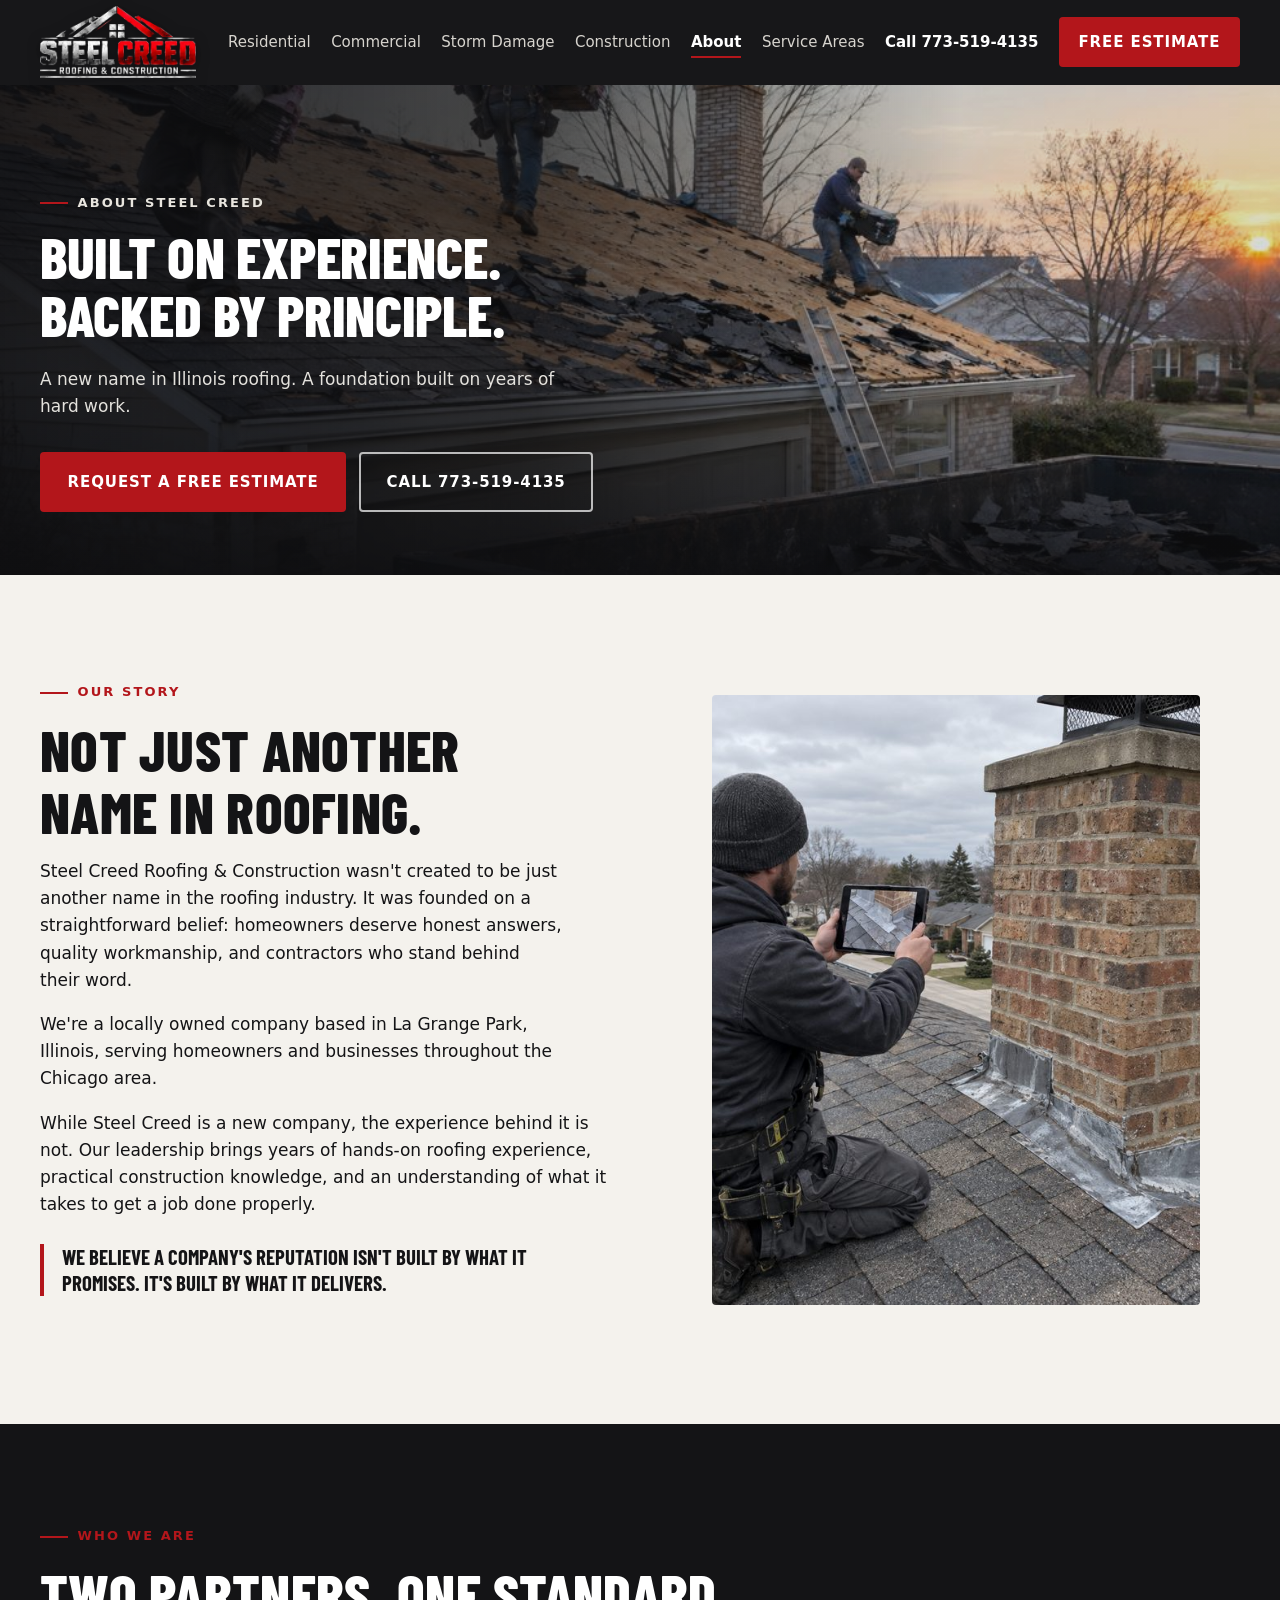
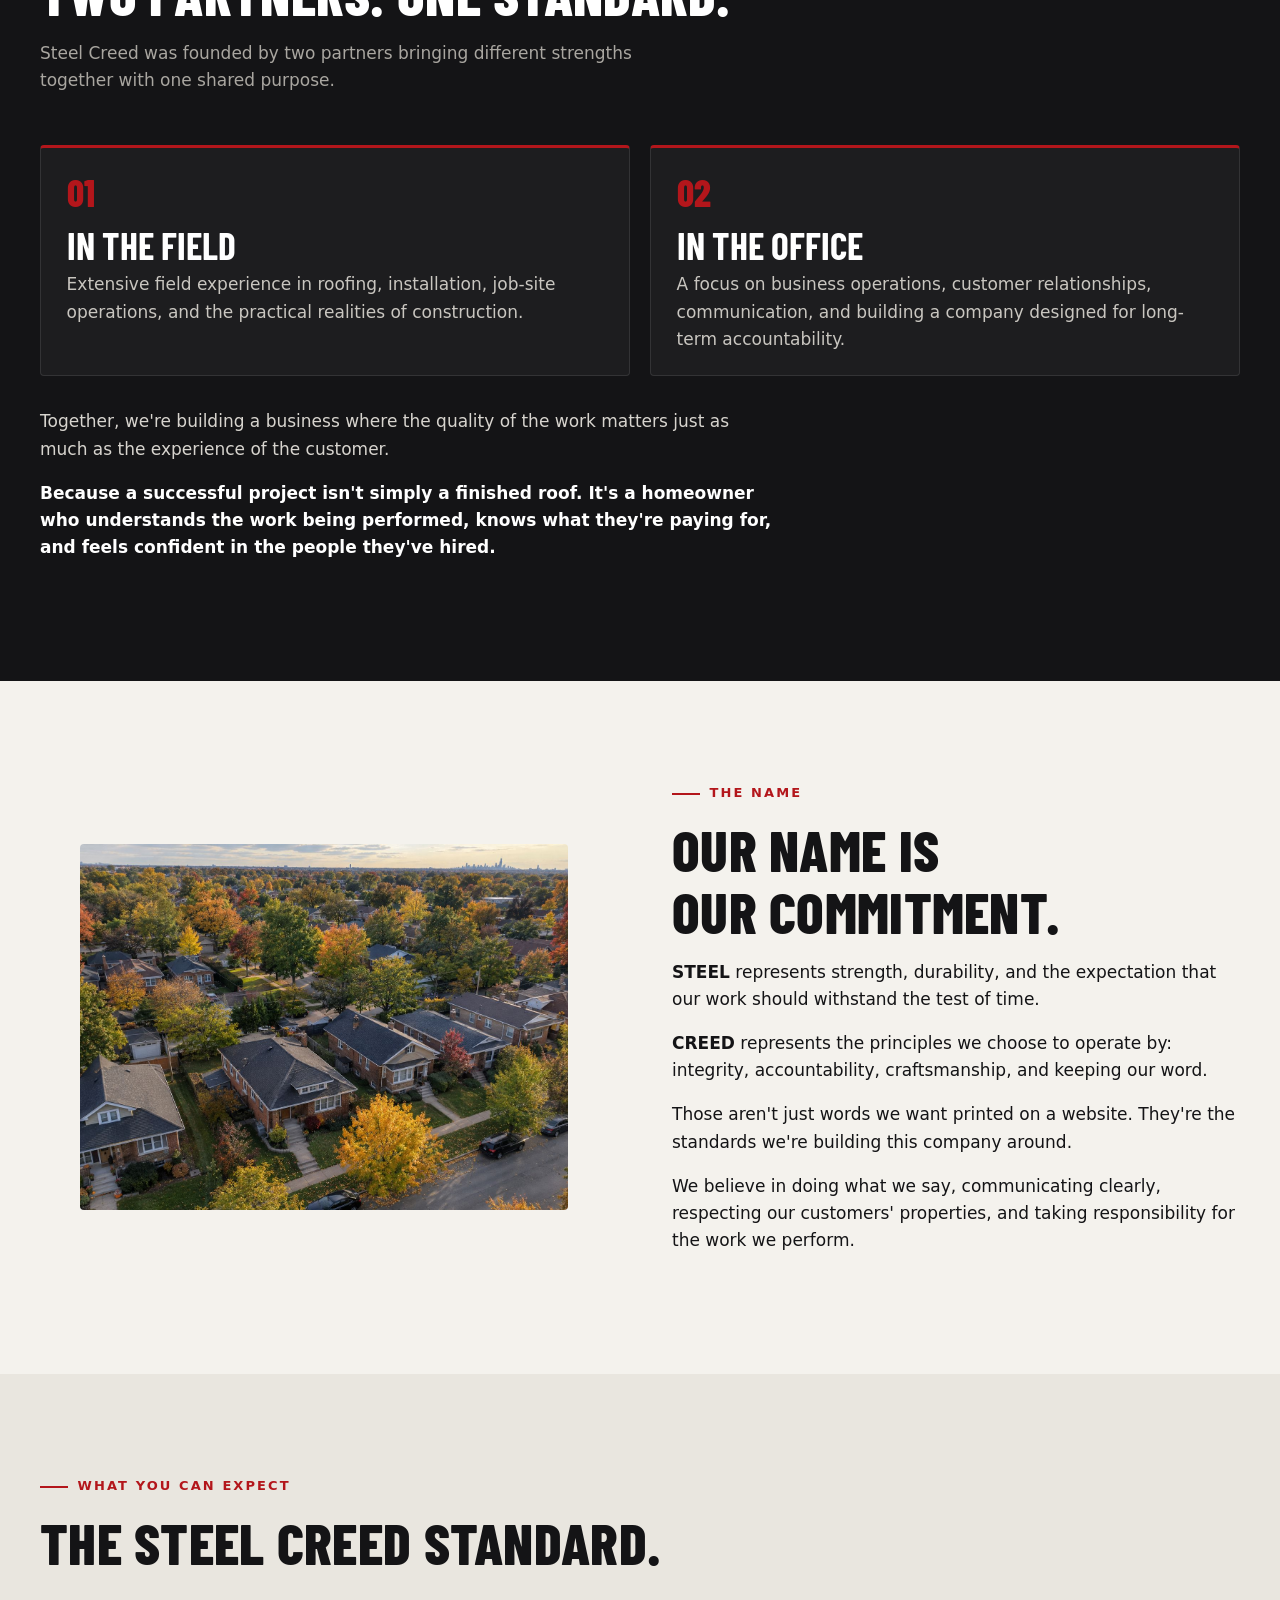
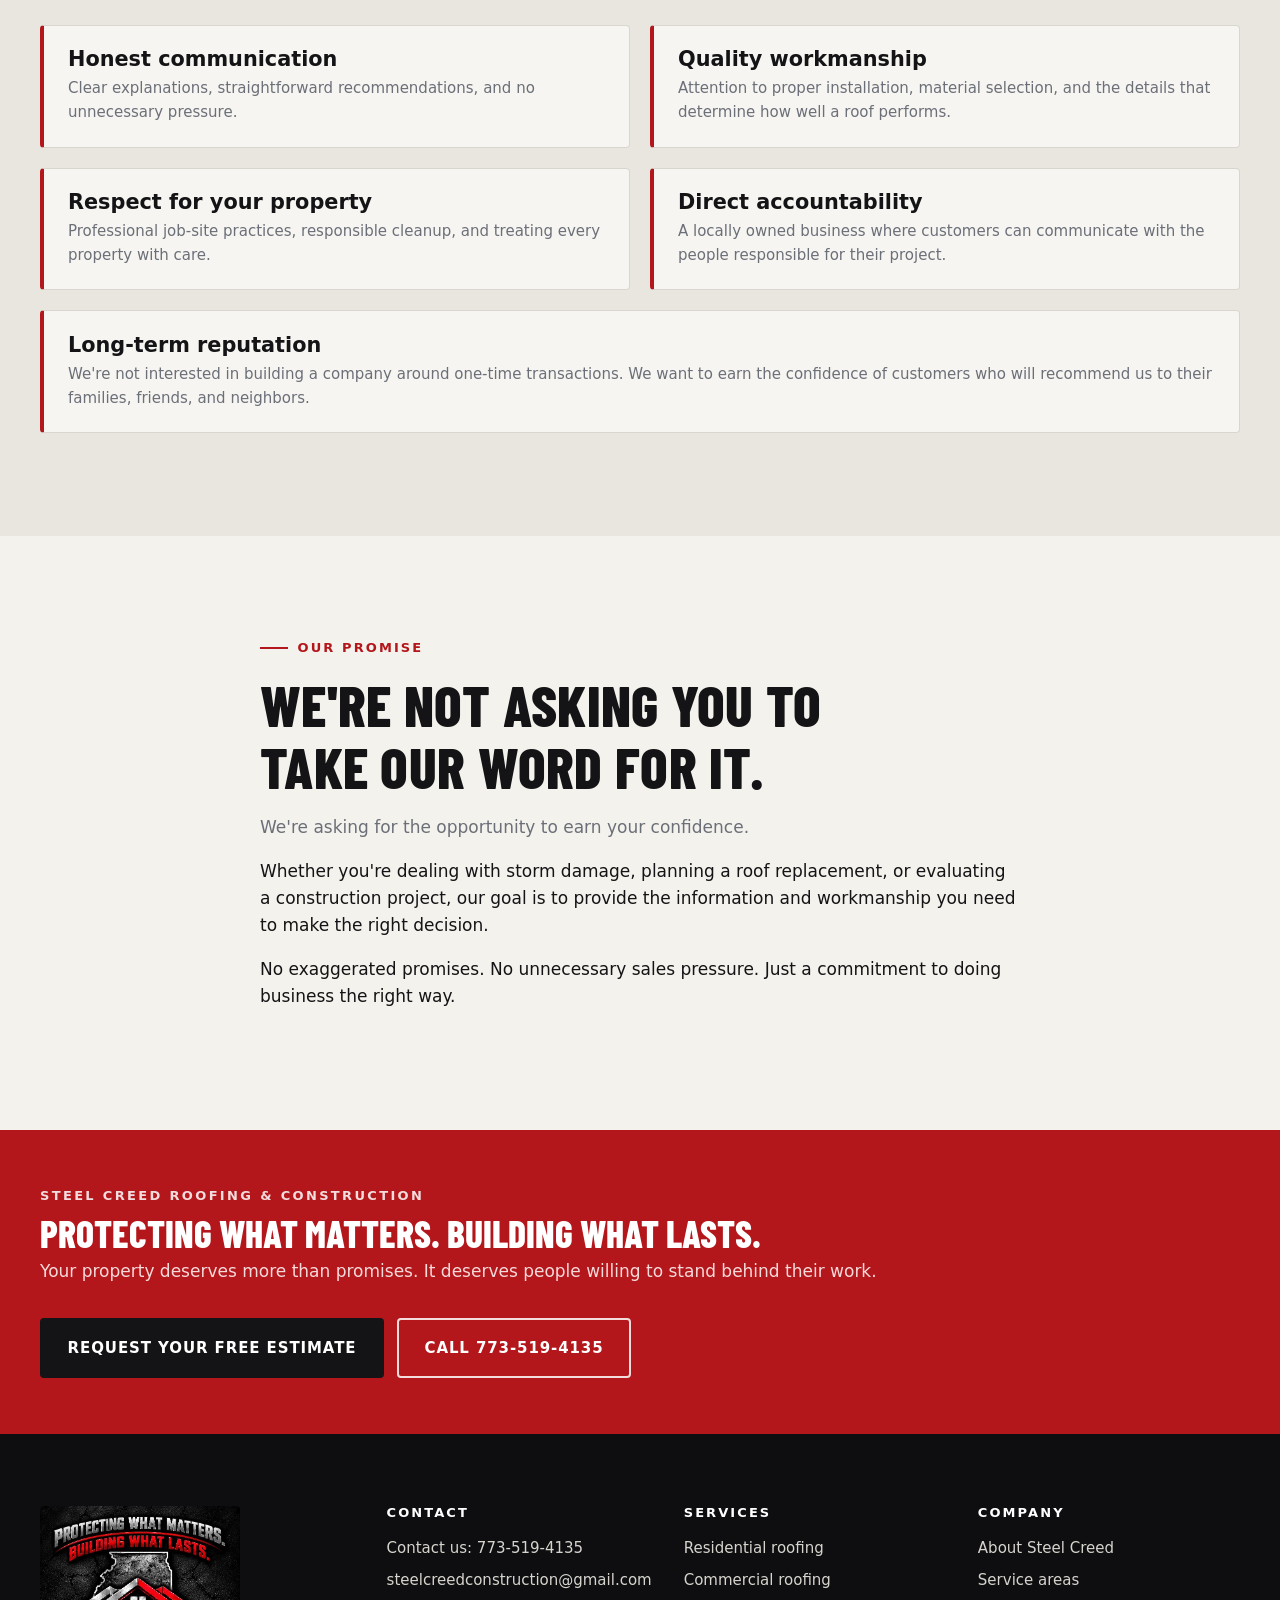
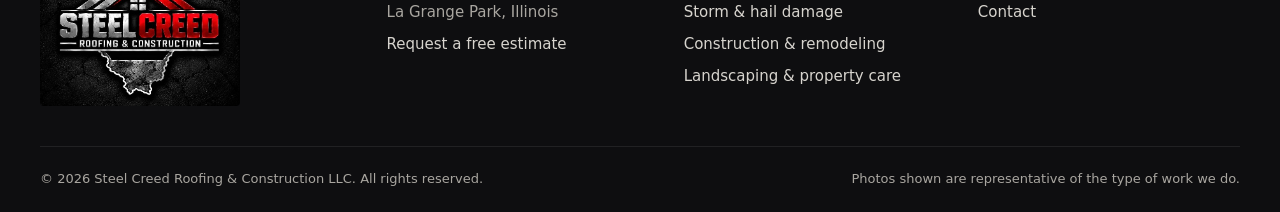
==== commit d1e45ca3: "Blended cut-out logo in header" ====
--- a/about.html
+++ b/about.html
@@ -24,8 +24,7 @@
 <header class="header">
   <div class="container header__inner">
     <a href="index.html" class="brand" aria-label="Steel Creed Roofing & Construction home">
-      <svg class="brand__mark" viewBox="0 0 40 32" aria-hidden="true"><path d="M2 18 20 3l18 15" fill="none" stroke="currentColor" stroke-width="4" stroke-linecap="square"/><path d="M9 21 20 12l11 9" fill="none" stroke="#fff" stroke-width="3" stroke-linecap="square"/></svg>
-      <span class="brand__text"><span class="brand__name">Steel <b>Creed</b></span><span class="brand__sub">Roofing &amp; Construction</span></span>
+      <img class="brand__logo" src="assets/logo-header.png" alt="Steel Creed Roofing &amp; Construction" width="364" height="168">
     </a>
     <nav class="nav" aria-label="Main">
       <button class="nav__toggle" aria-expanded="false" aria-controls="nav-list" aria-label="Open menu"><span></span><span></span><span></span></button>
--- a/styles.css
+++ b/styles.css
@@ -56,7 +56,7 @@
 .header{position:sticky;top:0;z-index:50;background:rgba(14,14,16,.96);backdrop-filter:blur(10px);border-bottom:1px solid transparent;transition:box-shadow .3s var(--ease),border-color .3s}
 .header.is-scrolled{border-color:rgba(255,255,255,.08);box-shadow:0 6px 24px rgba(0,0,0,.35)}
 .header__inner{display:flex;align-items:center;justify-content:space-between;height:84px;gap:1rem}
-.brand{display:flex;align-items:center;gap:.75rem;text-decoration:none;color:#fff}.brand__mark{width:40px;height:32px;color:var(--red);flex:none}.brand__text{display:flex;flex-direction:column;line-height:1}.brand__name{font-family:var(--font-display);font-weight:800;font-size:1.75rem;text-transform:uppercase;letter-spacing:.04em}.brand__name b{color:var(--red);font-weight:800}.brand__sub{font-size:.66rem;font-weight:700;letter-spacing:.24em;text-transform:uppercase;color:#a9a6a0;margin-top:.3rem;white-space:nowrap}
+.brand{display:flex;align-items:center;gap:.75rem;text-decoration:none;color:#fff}.brand__logo{height:72px;width:auto;display:block;filter:drop-shadow(0 2px 6px rgba(0,0,0,.55))}.brand__mark{width:40px;height:32px;color:var(--red);flex:none}.brand__text{display:flex;flex-direction:column;line-height:1}.brand__name{font-family:var(--font-display);font-weight:800;font-size:1.75rem;text-transform:uppercase;letter-spacing:.04em}.brand__name b{color:var(--red);font-weight:800}.brand__sub{font-size:.66rem;font-weight:700;letter-spacing:.24em;text-transform:uppercase;color:#a9a6a0;margin-top:.3rem;white-space:nowrap}
 .nav__list{display:flex;align-items:center;gap:clamp(.8rem,1.6vw,1.6rem)}
 .nav__list a:not(.btn){font-size:var(--text-sm);font-weight:500;text-decoration:none;color:#d7d4ce;position:relative;padding:.4rem 0}
 .nav__list a:not(.btn)::after{content:"";position:absolute;left:0;right:0;bottom:0;height:2px;background:var(--red);transform:scaleX(0);transform-origin:left;transition:transform .3s var(--ease)}
@@ -77,7 +77,7 @@
   .nav.is-open .nav__toggle span:nth-child(2){opacity:0}
   .nav.is-open .nav__toggle span:nth-child(3){transform:translateY(-8px) rotate(-45deg)}
 }
-@media (max-width:520px){.header__inner{height:72px}.brand__name{font-size:1.45rem}.brand__sub{font-size:.58rem;letter-spacing:.2em}.brand__mark{width:32px;height:26px}.nav__list{inset:72px 0 auto 0;max-height:calc(100vh - 72px)}}
+@media (max-width:520px){.header__inner{height:72px}.brand__logo{height:54px}.brand__name{font-size:1.45rem}.brand__sub{font-size:.58rem;letter-spacing:.2em}.brand__logo{height:72px;width:auto;display:block;filter:drop-shadow(0 2px 6px rgba(0,0,0,.55))}.brand__mark{width:32px;height:26px}.nav__list{inset:72px 0 auto 0;max-height:calc(100vh - 72px)}}
 
 /* Hero */
 .hero{position:relative;color:#fff;min-height:min(88vh,860px);display:flex;flex-direction:column;justify-content:flex-end;overflow:hidden;background:var(--ink)}
